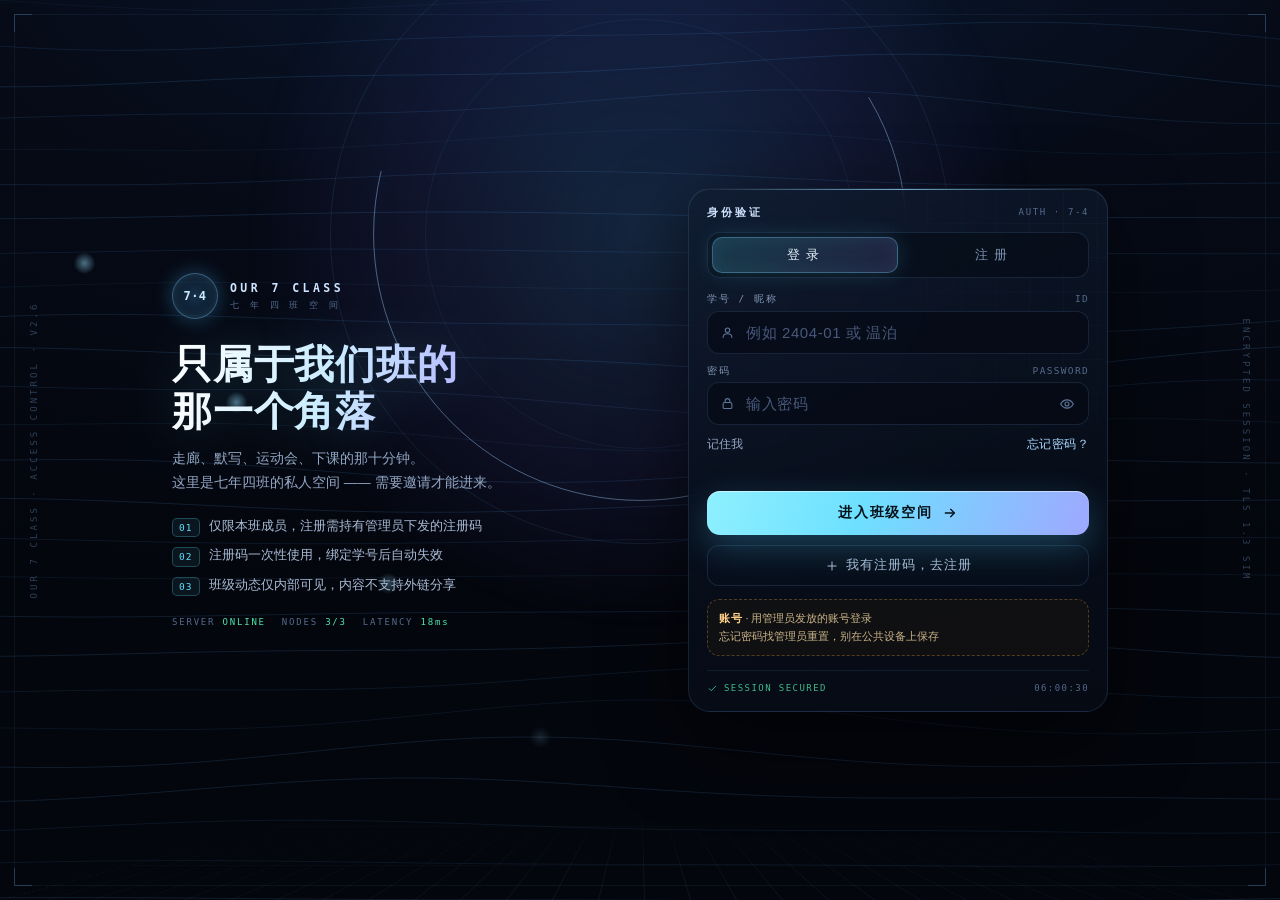
==== public/index.html @ e7145de6 "提交先进待处理队列，界面不写审核字样" ====
<!DOCTYPE html>
<html lang="zh-CN">
<head>
<meta charset="UTF-8">
<meta name="viewport" content="width=device-width, initial-scale=1, viewport-fit=cover, maximum-scale=1">
<meta name="theme-color" content="#04060d">
<title>七年四班在朋友圈 · OUR 7 CLASS</title>
<style>
:root{
  --bg:#04060d;
  --panel:rgba(11,19,33,.62);
  --panel-2:rgba(8,14,26,.8);
  --line:rgba(120,185,255,.14);
  --line-2:rgba(120,185,255,.3);
  --ink:#e7f0fd;
  --dim:#8194b2;
  --dim-2:#556a8c;
  --cyan:#5fe3ff;
  --violet:#a08cff;
  --amber:#ffb648;
  --r:18px;
}
*{box-sizing:border-box;-webkit-tap-highlight-color:transparent}
html,body{margin:0;padding:0;max-width:100%;overflow-x:hidden}
body{
  background:var(--bg);
  color:var(--ink);
  font-family:-apple-system,BlinkMacSystemFont,"PingFang SC","Hiragino Sans GB","Microsoft YaHei",sans-serif;
  -webkit-font-smoothing:antialiased;
  min-height:100vh;
  overflow-x:hidden;
}
button{font:inherit;color:inherit;background:none;border:0;padding:0;cursor:pointer}

/* ---------- 科幻背景 ---------- */
.bg{position:fixed;inset:0;z-index:0;overflow:hidden;pointer-events:none;background:
  radial-gradient(120% 80% at 50% -10%, #0b1a33 0%, #060b17 42%, #04060d 100%);}
#waves{position:absolute;inset:0;width:100%;height:100%;opacity:.9}
.bg-glow{position:absolute;left:50%;top:34%;width:min(120vw,760px);aspect-ratio:1;
  transform:translate(-50%,-50%);
  background:radial-gradient(circle, rgba(90,170,255,.16) 0%, rgba(90,120,255,.07) 42%, transparent 68%);
  filter:blur(6px)}
.rings{position:absolute;left:50%;top:34%;width:1px;height:1px}
.ring{position:absolute;left:50%;top:50%;border-radius:50%;transform:translate(-50%,-50%);
  border:1px solid rgba(130,180,255,.09)}
.r1{width:340px;height:340px;border-color:rgba(130,180,255,.11)}
.r2{width:520px;height:520px}
.r3{width:740px;height:740px;border-color:rgba(130,180,255,.06)}
.arc{position:absolute;left:50%;top:50%;width:600px;height:600px;transform:translate(-50%,-50%);
  animation:spin 46s linear infinite}
.arc circle{fill:none;stroke:rgba(170,215,255,.5);stroke-width:1.2;stroke-linecap:round;
  stroke-dasharray:1180 700;filter:drop-shadow(0 0 6px rgba(120,200,255,.5))}
@keyframes spin{to{transform:translate(-50%,-50%) rotate(360deg)}}
.deco{position:fixed;z-index:1;font:10px/1.6 ui-monospace,"SF Mono",Menlo,monospace;
  letter-spacing:.32em;color:rgba(110,150,200,.45);text-transform:uppercase;pointer-events:none}
.deco.tl{left:22px;top:22px}
.deco.tr{right:22px;top:22px;text-align:right}
.deco.bl{left:22px;bottom:22px}
.deco.br{right:22px;bottom:22px;text-align:right}
.bracket{position:fixed;width:16px;height:16px;border:1px solid rgba(120,180,255,.22);z-index:1;pointer-events:none}
.bracket.a{left:16px;top:16px;border-right:0;border-bottom:0}
.bracket.b{right:16px;top:16px;border-left:0;border-bottom:0}
.bracket.c{left:16px;bottom:16px;border-right:0;border-top:0}
.bracket.d{right:16px;bottom:16px;border-left:0;border-top:0}
@media (max-width:820px){.deco,.bracket{display:none}}

/* ---------- 外壳 ---------- */
.app{position:relative;z-index:2;width:100%;max-width:560px;margin:0 auto;
  padding:0 15px 118px}

/* ---------- 顶栏 ---------- */
.nav{position:sticky;top:0;z-index:30;display:flex;align-items:center;gap:8px;
  padding:calc(env(safe-area-inset-top) + 10px) 0 12px;
  background:linear-gradient(to bottom,rgba(4,6,13,.94) 58%,rgba(4,6,13,0));
  backdrop-filter:blur(16px);-webkit-backdrop-filter:blur(16px)}
.nav-side{display:flex;gap:8px}
.ic{width:36px;height:36px;display:grid;place-items:center;border-radius:50%;
  border:1px solid var(--line);background:rgba(13,22,38,.6);color:#b9cde7;
  backdrop-filter:blur(10px);transition:.18s}
.ic:active{transform:scale(.92)}
.ic:hover{border-color:var(--line-2);color:#fff}
.ic svg{width:17px;height:17px;stroke:currentColor;fill:none;stroke-width:1.7;
  stroke-linecap:round;stroke-linejoin:round}
.brand{flex:1;min-width:0;text-align:center}
.brand b{display:block;font:600 12.5px/1.2 ui-monospace,"SF Mono",Menlo,monospace;
  letter-spacing:.28em;color:#dcecff;white-space:nowrap;overflow:hidden;text-overflow:ellipsis}
.brand span{display:block;margin-top:4px;font:9.5px/1 ui-monospace,Menlo,monospace;
  letter-spacing:.3em;color:var(--dim-2)}
.exit{width:auto;padding:0 12px;border-radius:20px;gap:6px;display:flex;align-items:center;font-size:11.5px;
  letter-spacing:.1em;color:#93a9c6}
.exit svg{width:14px;height:14px}

/* ---------- 班级封面 ---------- */
.cover{position:relative;margin-top:4px;border:1px solid var(--line);border-radius:22px;
  overflow:hidden;padding:16px 16px 14px;min-height:118px;
  display:flex;align-items:flex-end;justify-content:space-between;gap:12px;
  background:
    linear-gradient(118deg,rgba(26,62,104,.62) 0%,rgba(46,30,92,.55) 52%,rgba(6,12,22,.72) 100%);
  box-shadow:0 18px 50px rgba(0,0,0,.45),inset 0 1px 0 rgba(255,255,255,.06)}
.cover::before{content:"";position:absolute;inset:0;pointer-events:none;opacity:.5;
  background-image:linear-gradient(rgba(140,200,255,.09) 1px,transparent 1px),
                   linear-gradient(90deg,rgba(140,200,255,.09) 1px,transparent 1px);
  background-size:38px 38px;
  mask-image:radial-gradient(120% 100% at 90% 0%,#000 20%,transparent 78%);
  -webkit-mask-image:radial-gradient(120% 100% at 90% 0%,#000 20%,transparent 78%)}
.cover::after{content:"";position:absolute;right:-40px;top:-60px;width:220px;height:220px;border-radius:50%;
  background:radial-gradient(circle,rgba(120,190,255,.28),transparent 62%);filter:blur(4px)}
.cover-main{position:relative;z-index:2}
.cover-kicker{font:9.5px/1 ui-monospace,Menlo,monospace;letter-spacing:.34em;color:rgba(160,205,255,.62);
  text-transform:uppercase}
.cover-name{margin-top:9px;font-size:21px;font-weight:700;letter-spacing:.06em;color:#fff;
  text-shadow:0 0 22px rgba(110,200,255,.45)}
.cover-sub{margin-top:6px;font-size:11.5px;color:#93a9c6;letter-spacing:.04em}
.cover-stats{position:relative;z-index:2;display:flex;gap:14px;text-align:right}
.cover-stats i{display:block;font-style:normal;font:600 17px/1 ui-monospace,Menlo,monospace;color:#dff2ff}
.cover-stats u{display:block;text-decoration:none;margin-top:5px;font-size:9.5px;letter-spacing:.16em;color:var(--dim-2)}
.emblem{position:absolute;right:14px;top:14px;width:44px;height:44px;border-radius:50%;
  display:grid;place-items:center;font:600 12px/1 ui-monospace,Menlo,monospace;letter-spacing:.04em;
  color:#bfe9ff;border:1px solid rgba(120,200,255,.4);
  background:radial-gradient(circle,rgba(80,180,255,.22),rgba(6,14,26,.6));
  box-shadow:0 0 18px rgba(80,190,255,.35),inset 0 0 12px rgba(120,210,255,.2)}

/* ---------- 功能按钮 ---------- */
.acts{display:grid;grid-template-columns:repeat(3,1fr);gap:9px;margin-top:11px}
.btn{display:flex;flex-direction:column;align-items:center;gap:7px;padding:12px 5px 11px;
  border:1px solid var(--line);border-radius:15px;background:var(--panel);
  font-size:12.5px;letter-spacing:.02em;color:#cfdcef;
  backdrop-filter:blur(12px);-webkit-backdrop-filter:blur(12px);
  transition:transform .16s,border-color .16s,background .16s,color .16s,box-shadow .16s}
.btn svg{width:19px;height:19px;stroke:currentColor;fill:none;stroke-width:1.6;
  stroke-linecap:round;stroke-linejoin:round;opacity:.92}
.btn:hover{border-color:var(--line-2);background:rgba(20,38,62,.72);color:#fff;transform:translateY(-1px)}
.btn:active{transform:scale(.97)}
.btn.on{color:var(--cyan);border-color:rgba(95,227,255,.42);
  background:rgba(18,52,74,.6);box-shadow:inset 0 0 26px rgba(95,227,255,.12),0 0 20px rgba(95,227,255,.08)}

/* ---------- 标题区 ---------- */
.sec{margin:26px 0 13px}
.kicker{display:flex;align-items:center;gap:9px;
  font:10px/1 ui-monospace,"SF Mono",Menlo,monospace;letter-spacing:.32em;
  color:var(--dim-2);text-transform:uppercase}
.kicker::after{content:"";flex:1;height:1px;background:linear-gradient(90deg,rgba(120,185,255,.28),transparent)}
.title{margin:11px 0 0;font-size:31px;font-weight:800;letter-spacing:.05em;line-height:1.16;
  background:linear-gradient(100deg,#ffffff 0%,#c9ecff 38%,#b7b6ff 72%,#ffffff 100%);
  -webkit-background-clip:text;background-clip:text;color:transparent;
  filter:drop-shadow(0 2px 24px rgba(95,227,255,.22))}
.subline{margin-top:9px;display:flex;align-items:center;gap:10px;
  font:10px/1 ui-monospace,Menlo,monospace;letter-spacing:.2em;color:var(--dim-2)}
.live{display:inline-flex;align-items:center;gap:6px;color:var(--cyan)}
.live i{width:5px;height:5px;border-radius:50%;background:var(--cyan);
  box-shadow:0 0 8px var(--cyan);animation:pulse 2.2s ease-in-out infinite}
@keyframes pulse{0%,100%{opacity:.35;transform:scale(.85)}50%{opacity:1;transform:scale(1.15)}}

/* ---------- 动态流 ---------- */
.feed{display:flex;gap:10px;align-items:flex-start}
.col{flex:1;min-width:0;display:flex;flex-direction:column;gap:10px}
.card{position:relative;min-width:0;max-width:100%;border:1px solid var(--line);border-radius:16px;overflow:hidden;
  background:var(--panel);backdrop-filter:blur(14px);-webkit-backdrop-filter:blur(14px);
  box-shadow:0 14px 34px rgba(0,0,0,.38);transition:transform .2s,border-color .2s,box-shadow .2s}
.card:hover{transform:translateY(-2px);border-color:rgba(120,185,255,.28);
  box-shadow:0 20px 44px rgba(0,0,0,.5),0 0 0 1px rgba(95,227,255,.06)}
.ph{position:relative;overflow:hidden;background:#070c16;line-height:0}
.ph svg{display:block;width:100%;height:auto}
.ph::after{content:"";position:absolute;inset:0;pointer-events:none;
  background:
    linear-gradient(to top,rgba(4,8,16,.82),rgba(4,8,16,0) 46%),
    repeating-linear-gradient(to bottom,rgba(180,225,255,.045) 0 1px,transparent 1px 3px)}
.ph-date{position:absolute;left:9px;top:9px;z-index:2;
  font:9.5px/1 ui-monospace,Menlo,monospace;letter-spacing:.16em;color:#d5ecff;
  padding:5px 7px;border-radius:6px;border:1px solid rgba(150,215,255,.28);
  background:rgba(6,14,26,.55);backdrop-filter:blur(6px)}
.ph-no{position:absolute;right:9px;top:9px;z-index:2;font:9px/1 ui-monospace,Menlo,monospace;
  letter-spacing:.14em;color:rgba(170,215,255,.65)}
.body{padding:10px 11px 8px;min-width:0}
.who{display:flex;align-items:center;gap:6px;min-width:0;font-size:11.5px;color:#c9d9ee;letter-spacing:.02em;
  white-space:nowrap;overflow:hidden;text-overflow:ellipsis}
.who .av{flex:0 0 auto;width:18px;height:18px;border-radius:50%;display:grid;place-items:center;
  font-size:9px;color:#0a1424;background:linear-gradient(140deg,#7fe6ff,#8f8bff);
  box-shadow:0 0 10px rgba(120,200,255,.35)}
.who .dot{color:var(--dim-2)}
.cap{margin:7px 0 0;font-size:12px;line-height:1.55;color:#9fb2cb;
  display:-webkit-box;-webkit-line-clamp:2;-webkit-box-orient:vertical;overflow:hidden}
.bar{display:flex;align-items:center;gap:4px;margin-top:9px;padding-top:8px;
  border-top:1px solid rgba(120,185,255,.1)}
.act{display:flex;align-items:center;gap:4px;padding:3px 6px;flex:0 0 auto;border-radius:8px;
  font:10.5px/1 ui-monospace,Menlo,monospace;color:#7186a6;transition:.16s}
.act svg{width:14px;height:14px;stroke:currentColor;fill:none;stroke-width:1.6;
  stroke-linecap:round;stroke-linejoin:round}
.act:hover{color:#cfe6ff;background:rgba(120,185,255,.08)}
.act.on{color:#ff7fa8}
.act.on.star{color:var(--amber)}
.act.on svg{fill:currentColor}
.act .n{font-size:9.5px;letter-spacing:.02em}
.pinrow{display:flex;align-items:center;justify-content:center;gap:5px;margin-top:9px;padding:6px 0;
  border-radius:9px;border:1px solid rgba(95,227,255,.26);background:rgba(95,227,255,.06);
  font:9.5px/1 ui-monospace,Menlo,monospace;letter-spacing:.14em;color:var(--cyan)}
.pinrow svg{width:11px;height:11px;stroke:currentColor;fill:none;stroke-width:1.6;
  stroke-linecap:round;stroke-linejoin:round}
.pin{margin-left:auto;font:9px/1 ui-monospace,Menlo,monospace;letter-spacing:.12em;color:var(--cyan);
  padding:4px 6px;border-radius:5px;border:1px solid rgba(95,227,255,.3);background:rgba(95,227,255,.08);
  white-space:nowrap}

/* 公示卡 */
.notice{border-color:rgba(255,182,72,.26);
  background:linear-gradient(168deg,rgba(40,29,13,.5) 0%,rgba(16,20,34,.72) 46%,rgba(9,14,25,.82) 100%)}
.notice::before{content:"";position:absolute;left:0;top:14px;bottom:14px;width:2px;border-radius:2px;
  background:linear-gradient(to bottom,rgba(255,182,72,0),var(--amber),rgba(255,182,72,0));
  box-shadow:0 0 14px rgba(255,182,72,.6)}
.n-head{display:flex;align-items:center;gap:7px;padding:11px 11px 0;min-width:0}
.n-tag{font:600 10px/1 ui-monospace,Menlo,monospace;letter-spacing:.22em;color:#0a0f1c;
  padding:5px 8px;border-radius:5px;background:linear-gradient(120deg,#ffd089,#ffab3d);
  box-shadow:0 0 16px rgba(255,175,65,.35)}
.n-pin{margin-left:auto;font:9px/1 ui-monospace,Menlo,monospace;letter-spacing:.16em;color:rgba(255,190,110,.75)}
.n-body{padding:9px 11px 0}
.n-who{font-size:11px;color:#cbb489;letter-spacing:.04em}
.n-text{margin:7px 0 0;font-size:13px;line-height:1.62;color:#efe4d2}
.n-text b{color:#fff;font-weight:700;letter-spacing:.02em}
.n-warn{display:inline-block;margin-top:8px;font:600 11px/1 ui-monospace,Menlo,monospace;
  letter-spacing:.2em;color:#ff9a4d;text-shadow:0 0 14px rgba(255,120,60,.55)}
.n-foot{display:flex;align-items:center;gap:6px;margin-top:10px;padding:8px 11px 10px;
  border-top:1px solid rgba(255,182,72,.14);font:9.5px/1 ui-monospace,Menlo,monospace;
  letter-spacing:.1em;color:#8d7f6c}
.n-foot .ok{color:#7fd7ff}

/* 底部 tab */
.tabbar{position:fixed;left:0;right:0;bottom:0;z-index:40;display:flex;justify-content:center;
  padding:10px 15px calc(10px + env(safe-area-inset-bottom));
  background:linear-gradient(to top,rgba(4,6,13,.97) 30%,rgba(4,6,13,.7) 64%,rgba(4,6,13,0));
  backdrop-filter:blur(10px);-webkit-backdrop-filter:blur(10px)}
.tabs{width:100%;max-width:530px;display:flex;justify-content:space-around;align-items:center;
  border:1px solid var(--line);border-radius:20px;background:rgba(10,17,30,.82);
  padding:7px 4px;box-shadow:0 14px 40px rgba(0,0,0,.55)}
.tab{position:relative;flex:1;display:flex;flex-direction:column;align-items:center;gap:4px;
  padding:5px 0 4px;border-radius:14px;color:#6d81a0;font-size:10.5px;letter-spacing:.08em;transition:.18s}
.tab svg{width:19px;height:19px;stroke:currentColor;fill:none;stroke-width:1.6;
  stroke-linecap:round;stroke-linejoin:round}
.tab.active{color:var(--cyan)}
.tab.active::before{content:"";position:absolute;top:-1px;width:20px;height:2px;border-radius:2px;
  background:var(--cyan);box-shadow:0 0 10px var(--cyan)}
.tab:active{transform:scale(.95)}

/* 公告堆叠 / 置顶标记 */
#noticeFeed{display:flex;flex-direction:column;gap:10px}
#noticeFeed:empty{display:none}
.card[hidden]{display:none!important}
.card.pinned{border-color:rgba(95,227,255,.38);
  box-shadow:0 18px 44px rgba(0,0,0,.5),0 0 0 1px rgba(95,227,255,.12)}
.pin-flag{position:absolute;right:8px;top:8px;z-index:3;
  font:8.5px/1 ui-monospace,Menlo,monospace;letter-spacing:.14em;color:#061420;
  padding:4px 6px;border-radius:5px;background:linear-gradient(120deg,#8be9ff,#5fe3ff);
  box-shadow:0 0 14px rgba(95,227,255,.4)}

/* 评论抽屉 */
.c-mask{position:fixed;inset:0;z-index:70;display:none;background:rgba(2,5,10,.62);
  backdrop-filter:blur(3px);-webkit-backdrop-filter:blur(3px)}
.c-mask.on{display:block}
.c-sheet{position:fixed;left:0;right:0;bottom:0;z-index:71;display:none;
  padding:0 12px calc(12px + env(safe-area-inset-bottom))}
.c-sheet.on{display:block}
.c-in{max-width:540px;margin:0 auto;border:1px solid var(--line-2);border-radius:18px;overflow:hidden;
  background:linear-gradient(175deg,rgba(16,30,50,.99),rgba(7,12,22,.99));
  box-shadow:0 -18px 60px rgba(0,0,0,.6)}
.c-hd{display:flex;align-items:center;gap:8px;padding:12px 14px;border-bottom:1px solid var(--line);
  font-size:12.5px;color:#cfe2f7;letter-spacing:.04em}
.c-hd b{font-weight:600}
.c-hd small{font:8.5px/1 ui-monospace,Menlo,monospace;letter-spacing:.16em;color:var(--dim-2)}
.c-hd .sp{flex:1}
.c-close{width:28px;height:28px;display:grid;place-items:center;border-radius:50%;
  border:1px solid var(--line);color:#9db3d0}
.c-close svg{width:13px;height:13px;stroke:currentColor;fill:none;stroke-width:1.8;stroke-linecap:round}
.c-list{max-height:42vh;overflow:auto;padding:4px 0}
.c-item{display:flex;gap:9px;padding:9px 14px}
.c-item .av{width:26px;height:26px;flex:0 0 auto;border-radius:9px;display:grid;place-items:center;
  font-size:10px;color:#0a1424;background:linear-gradient(140deg,#7fe6ff,#8f8bff)}
.c-item .cb{flex:1;min-width:0;font-size:12px;line-height:1.6;color:#a9bdd8;word-break:break-word}
.c-item .cb b{display:block;font-size:10.5px;color:#d6e6f8;margin-bottom:3px;font-weight:600}
.c-item time{display:block;margin-top:3px;font:8.5px/1 ui-monospace,Menlo,monospace;color:var(--dim-2)}
.c-empty{padding:22px 14px;text-align:center;font-size:11.5px;color:#5f7397}
.c-form{display:flex;gap:8px;padding:10px 12px;border-top:1px solid var(--line)}
.c-form input{flex:1;min-width:0;height:38px;padding:0 12px;border-radius:10px;border:1px solid var(--line);
  background:rgba(4,10,20,.7);color:#e7f0fd;font-size:16px;outline:none}
.c-form input::placeholder{color:#4e6483}
.c-form input:focus{border-color:rgba(95,227,255,.45)}
.c-form button{padding:0 15px;border-radius:10px;border:1px solid rgba(95,227,255,.35);
  background:rgba(95,227,255,.1);color:var(--cyan);font-size:12px;letter-spacing:.08em}

/* toast */
.toast{position:fixed;left:50%;bottom:calc(96px + env(safe-area-inset-bottom));z-index:60;
  transform:translate(-50%,14px);opacity:0;pointer-events:none;
  padding:9px 15px;border-radius:12px;border:1px solid rgba(120,185,255,.26);
  background:rgba(10,20,34,.94);backdrop-filter:blur(12px);
  font:11.5px/1 -apple-system,"PingFang SC",sans-serif;letter-spacing:.06em;color:#cfe6ff;
  box-shadow:0 12px 34px rgba(0,0,0,.5);transition:opacity .24s,transform .24s;white-space:nowrap}
.toast.show{opacity:1;transform:translate(-50%,0)}

/* 入场 */
.fade{animation:rise .55s cubic-bezier(.22,.7,.3,1)}
@keyframes rise{from{opacity:0;transform:translateY(10px)}to{opacity:1;transform:none}}
@media (prefers-reduced-motion:reduce){
  .fade,.arc,.live i{animation:none}
}
@media (max-width:360px){
  .title{font-size:27px}
  .cover{padding:14px 13px 12px}
  .btn{font-size:11.5px;padding:10px 4px}
}
</style>
<link rel="stylesheet" href="manage.css?v=9">
<link rel="stylesheet" href="upload.css?v=5">
<link rel="stylesheet" href="report.css?v=3">
<link rel="stylesheet" href="points.css?v=1">
<link rel="stylesheet" href="tools.css?v=2">
</head>
<body>

<!-- 背景 -->
<div class="bg" aria-hidden="true">
  <canvas id="waves"></canvas>
  <div class="bg-glow"></div>
  <div class="rings">
    <div class="ring r1"></div>
    <div class="ring r2"></div>
    <div class="ring r3"></div>
    <svg class="arc" viewBox="0 0 600 600"><circle cx="300" cy="300" r="296"/></svg>
  </div>
</div>
<div class="deco tl">OUR 7 CLASS · FEED</div>
<div class="deco tr">UNIFIED CLASS LAYER</div>
<div class="deco bl">POWERED BY 七年四班</div>
<div class="deco br">ALL SYSTEMS NOMINAL</div>
<span class="bracket a"></span><span class="bracket b"></span>
<span class="bracket c"></span><span class="bracket d"></span>

<div class="app">

  <!-- 顶栏 -->
  <header class="nav">
    <div class="nav-side">
      <button class="ic" id="back" aria-label="返回">
        <svg viewBox="0 0 24 24"><path d="M15 5l-7 7 7 7"/></svg>
      </button>
      <button class="ic" id="search" aria-label="搜索">
        <svg viewBox="0 0 24 24"><circle cx="11" cy="11" r="6.5"/><path d="M16 16l4 4"/></svg>
      </button>
    </div>
    <div class="brand">
      <b>OUR 7 CLASS</b>
      <span>七 年 四 班</span>
    </div>
    <div class="nav-side">
      <button class="ic exit" id="exit">
        <svg viewBox="0 0 24 24"><path d="M14 4h5v16h-5"/><path d="M4 12h10"/><path d="M11 8l4 4-4 4"/></svg>
        <span>退出</span>
      </button>
    </div>
  </header>

  <!-- 班级封面 -->
  <section class="cover fade" style="animation-delay:.02s">
    <div class="emblem">7·4</div>
    <div class="cover-main">
      <div class="cover-kicker">CLASS SPACE / 2026</div>
      <div class="cover-name">七年四班</div>
      <div class="cover-sub">走廊、默写、运动会，都记在这里</div>
    </div>
    <div class="cover-stats">
      <div><i id="statMembers">0</i><u>成员</u></div>
      <div><i id="statPosts">0</i><u>动态</u></div>
      <div><i id="statPins">0</i><u>置顶</u></div>
    </div>
  </section>

  <!-- 功能按钮 -->
  <section class="acts fade" style="animation-delay:.06s">
    <button class="btn" id="membersBtn">
      <svg viewBox="0 0 24 24"><circle cx="9" cy="8" r="3.2"/><path d="M3 20c0-3.3 2.7-5.5 6-5.5s6 2.2 6 5.5"/><path d="M16 5.2a3 3 0 010 5.6"/><path d="M17.5 14.6c2.1.7 3.5 2.4 3.5 4.9"/></svg>
      成员
    </button>
    <button class="btn" id="lockBtn">
      <svg viewBox="0 0 24 24"><rect x="5" y="10.5" width="14" height="9.5" rx="2.2"/><path d="M8.2 10.5V8a3.8 3.8 0 017.6 0v2.5"/><path d="M12 14.6v2.2"/></svg>
      <span id="lockLabel">锁定</span>
    </button>
    <button class="btn" id="adminBtn">
      <svg viewBox="0 0 24 24"><path d="M4 7h16"/><path d="M7 12h13"/><path d="M10 17h10"/><circle cx="4.6" cy="12" r="1.1"/><circle cx="7.6" cy="17" r="1.1"/></svg>
      管理
    </button>
    <button class="btn" id="photoBtn">
      <svg viewBox="0 0 24 24"><rect x="3.5" y="5" width="17" height="14" rx="2.4"/><circle cx="9" cy="10" r="1.8"/><path d="M4.5 16.5l5-4.6 4 3.4 2.6-2.2 3.4 3"/></svg>
      上传照片
    </button>
    <button class="btn" id="textBtn">
      <svg viewBox="0 0 24 24"><path d="M5 7h14"/><path d="M5 12h9"/><path d="M5 17h6"/><path d="M17.5 12.5l3 3-4.2 4.2-3.4.4.4-3.4z"/></svg>
      上传文字
    </button>
    <button class="btn" id="toolsBtn">
      <svg viewBox="0 0 24 24"><path d="M14.5 4.5l5 5-3 1.2-3.2-3.2z"/><path d="M13 6.8l-8 8v3.2h3.2l8-8"/><path d="M6 20h12"/></svg>
      小工具
    </button>
  </section>

  <!-- 标题 -->
  <div class="sec fade" style="animation-delay:.1s">
    <div class="kicker">CLASS FEED · 班级动态</div>
    <h1 class="title">七年四班在朋友圈</h1>
    <div class="subline">
      <span class="live"><i></i>LIVE</span>
      <span>2026.11.02</span>
      <span>· <b id="feedCount" style="font-weight:400">0</b> 条动态</span>
    </div>
  </div>

  <!-- 动态流 -->
  <div class="feed">

    <!-- 左列 -->
    <div class="col">


    </div>

    <!-- 右列 -->
    <div class="col">

      <div id="noticeFeed"></div>


    </div>
  </div>
</div>

<!-- 积分册 -->
<section class="pview" id="pointsView" hidden>
  <div class="pv-head">
    <h2>积分册</h2>
    <span class="pv-sub" id="pvSub">0 / 50 已登记</span>
  </div>

  <div class="pv-notice">
    <div class="pn-label"><b>📢 郭老师的话</b><button class="pn-edit" id="pvNoticeEditBtn" hidden>编辑</button></div>
    <div class="pn-text empty" id="pvNoticeText">还没有公告</div>
    <textarea id="pvNoticeEdit" hidden maxlength="500" placeholder="写一条积分公告…（只有郭老师能发）"></textarea>
    <div class="pn-acts" id="pvNoticeActs" hidden>
      <button id="pngCancel">取消</button>
      <button class="ok" id="pngSave">发布</button>
    </div>
  </div>

  <div class="pv-list" id="pvList"></div>
  <div class="pv-foot" id="pvFoot"></div>
</section>

<!-- 底部导航 -->
<nav class="tabbar">
  <div class="tabs">
    <button class="tab active" data-tab="首页">
      <svg viewBox="0 0 24 24"><path d="M4 10.5L12 4l8 6.5V20H4z"/><path d="M9.5 20v-5.5h5V20"/></svg>
      首页
    </button>
    <button class="tab" data-tab="积分">
      <svg viewBox="0 0 24 24"><circle cx="12" cy="12" r="8"/><path d="M12 8.2l1.3 2.6 2.9.4-2.1 2 .5 2.9-2.6-1.4-2.6 1.4.5-2.9-2.1-2 2.9-.4z"/></svg>
      积分
    </button>
    <button class="tab" data-tab="我的">
      <svg viewBox="0 0 24 24"><circle cx="12" cy="8.4" r="3.6"/><path d="M5 20c0-3.6 3.1-6 7-6s7 2.4 7 6"/></svg>
      我的
    </button>
  </div>
</nav>

<button class="undo-btn" id="undoBtn" hidden>
  <svg viewBox="0 0 24 24"><path d="M9 7L4 12l5 5"/><path d="M4 12h9a6 6 0 010 12h-2"/></svg>
  <span id="undoTxt">撤销</span>
</button>

<div class="toast" id="toast"></div>

<script src="store.js?v=3"></script>
<script>
/* ---------- 会话校验：没登录不许直接进 ---------- */
(function(){
  var s = null;
  try { s = JSON.parse(sessionStorage.getItem('c74_session') || 'null'); } catch(e){}
  if(!s || !s.id){ location.replace("auth.html"); }
})();

/* ---------- 背景：流线场 ---------- */
(function(){
  var cv = document.getElementById('waves');
  if(!cv) return;
  var ctx = cv.getContext('2d');
  var W = 0, H = 0, dpr = 1, t = 0;
  var reduce = window.matchMedia('(prefers-reduced-motion: reduce)').matches;

  function resize(){
    dpr = Math.min(window.devicePixelRatio || 1, 2);
    W = cv.clientWidth; H = cv.clientHeight;
    cv.width = Math.round(W * dpr); cv.height = Math.round(H * dpr);
    ctx.setTransform(dpr, 0, 0, dpr, 0, 0);
  }

  function frame(){
    if(!W || !H){ resize(); }
    ctx.clearRect(0, 0, W, H);
    var rows = 24, step = 7;
    for(var i = 0; i < rows; i++){
      var base = H * (i / (rows - 1));
      var amp = 9 + Math.sin(i * 0.72) * 6;
      ctx.beginPath();
      for(var x = -24; x <= W + 24; x += step){
        var k = x / (W || 1);
        var y = base
          + Math.sin(k * 6.4 + t * 0.32 + i * 0.42) * amp
          + Math.sin(k * 12.1 - t * 0.21 + i * 1.27) * amp * 0.44
          + Math.sin(k * 3.2 + t * 0.13) * 8;
        if(x === -24){ ctx.moveTo(x, y); } else { ctx.lineTo(x, y); }
      }
      var a = 0.085 + 0.09 * Math.abs(Math.sin(i * 0.8 + t * 0.1));
      ctx.strokeStyle = 'rgba(96,180,250,' + a.toFixed(3) + ')';
      ctx.lineWidth = 1;
      ctx.stroke();
    }
    /* 流动节点 */
    for(var d = 0; d < 6; d++){
      var px = ((t * (18 + d * 7) + d * 137) % (W + 120)) - 60;
      var py = H * (0.16 + 0.13 * d) + Math.sin(px / 90 + t * 0.5 + d) * 14;
      var g = ctx.createRadialGradient(px, py, 0, px, py, 12);
      g.addColorStop(0, 'rgba(150,225,255,' + (0.35 + 0.2 * Math.sin(t + d)) + ')');
      g.addColorStop(1, 'rgba(150,225,255,0)');
      ctx.fillStyle = g;
      ctx.beginPath(); ctx.arc(px, py, 12, 0, 6.2832); ctx.fill();
    }
    t += 0.016;
    if(!reduce){ requestAnimationFrame(frame); }
  }

  resize();
  window.addEventListener('resize', function(){ resize(); if(reduce) frame(); });
  frame();
})();

/* ---------- 轻交互 ---------- */
(function(){
  var toastEl = document.getElementById('toast'), timer = null;
  function toast(msg){
    toastEl.textContent = msg;
    toastEl.classList.add('show');
    clearTimeout(timer);
    timer = setTimeout(function(){ toastEl.classList.remove('show'); }, 1700);
  }

  document.querySelectorAll('[data-toast]').forEach(function(b){
    b.addEventListener('click', function(){ toast(b.dataset.toast); });
  });

  /* 点赞 / 收藏 */
  document.addEventListener('click', function(e){
    var btn = e.target.closest && e.target.closest('.act.like, .act.star');
    if(!btn) return;
    var n = btn.querySelector('.n');
    if(!n) return;
    if(!btn.dataset.n) btn.dataset.n = String(parseInt(n.textContent,10)||0);
    var base = parseInt(btn.dataset.n, 10) || 0;
    var on = btn.classList.toggle('on');
    n.textContent = on ? base + 1 : base;
  });

  /* 锁定：状态在服务器，逻辑见 manage.js */

  /* 顶栏 */
  document.getElementById('search')?.addEventListener('click', function(){ toast('搜索：还没做'); });
  document.getElementById('back')?.addEventListener('click', function(){ toast('返回上一层'); });
  document.getElementById('exit')?.addEventListener('click', function(){
    try {
      sessionStorage.removeItem('c74_session');
      sessionStorage.removeItem('c74_admin_session');
      sessionStorage.removeItem('c74_undo_v1');
      localStorage.removeItem('c74_token');
      localStorage.removeItem('c74_me');
    } catch(e){}
    location.href = 'auth.html';
  });

  /* 底部 tab */
  document.querySelectorAll('.tab').forEach(function(tab){
    tab.addEventListener('click', function(){
      document.querySelectorAll('.tab').forEach(function(o){ o.classList.remove('active'); });
      tab.classList.add('active');
      var name = tab.dataset.tab;
      if(name === '我的'){
        if(window.C74Points) window.C74Points.close();
        if(window.C74Account) window.C74Account.open();
        else toast('账户面板还没准备好');
      } else if(name === '积分'){
        if(window.C74Points) window.C74Points.open();
        else toast('积分页还没准备好');
      } else {
        if(window.C74Points) window.C74Points.close();
        window.scrollTo({ top: 0, behavior: 'smooth' });
      }
    });
  });
})();
</script>
<script>
/* ---------- 与管理工作台共享的数据 / 评论 ---------- */
(function(){
  var KEY = 'c74_admin_v1';
  var db = null;
  try { db = (window.C74 && C74.load) ? C74.load() : JSON.parse(localStorage.getItem(KEY) || 'null'); } catch(e) {}
  var hasStore = !!(db && Array.isArray(db.posts));
  var session = {};
  try { session = JSON.parse(sessionStorage.getItem('c74_session') || '{}'); } catch(e) {}
  var me = session.name || session.id || '同学';

  function $(s,r){ return (r||document).querySelector(s); }
  function $$(s,r){ return Array.prototype.slice.call((r||document).querySelectorAll(s)); }
  function esc(s){ return String(s).replace(/[&<>"']/g,function(c){
    return {'&':'&amp;','<':'&lt;','>':'&gt;','"':'&quot;',"'":'&#39;'}[c]; }); }
  function pad(n){ return n<10?'0'+n:''+n; }
  function stamp(){
    var d = new Date();
    return pad(d.getMonth()+1)+'.'+pad(d.getDate())+' '+pad(d.getHours())+':'+pad(d.getMinutes());
  }
  function save(){
    if(!hasStore) return;
    try { if(window.C74) C74.save(db); else localStorage.setItem(KEY, JSON.stringify(db)); } catch(e) {}
  }

  /* 管理入口 */
  var adminBtn = document.getElementById('adminBtn');
  if(adminBtn) adminBtn.addEventListener('click', function(){ location.href = 'admin.html'; });

  /* ---------- 公告 ---------- */
  var feed = document.getElementById('noticeFeed');
  if(feed){
    if(hasStore && Array.isArray(db.notices) && db.notices.length){
      var notices = db.notices.slice().sort(function(a,b){ return (b.pinned?1:0)-(a.pinned?1:0); }).slice(0,3);
      feed.innerHTML = notices.map(function(n){
        var text = esc(n.text).replace(/\n/g,'<br>');
        return '<article class="card notice fade" data-nid="'+esc(n.id)+'">'+
          '<div class="n-head"><span class="n-tag">'+(n.urgent?'重要':'公示')+'</span>'+
          (n.pinned?'<span class="n-pin">PINNED · '+esc(n.author)+'</span>':'')+'</div>'+
          '<div class="n-body"><div class="n-who">'+esc(n.author)+'</div>'+
          '<p class="n-text">'+text+'</p>'+
          ((n.images && n.images.length)
            ? '<div class="n-imgs'+(n.images.length>1?' multi':'')+'">'+
              n.images.slice(0,3).map(function(u,i){ return '<img src="'+u+'" alt="图片'+(i+1)+'">'; }).join('')+
              '</div>'
            : '')+
          (n.urgent?'<span class="n-warn">重 要 ！ ！ ！</span>':'')+'</div>'+
          '<div class="n-foot"><span class="ok">已读 '+(n.reads||0)+' / '+(window.C74NoticeTotal||0)+'</span>'+
          '<span>· '+(n.pinned?'置顶':'公告')+'</span></div></article>';
      }).join('');
    }
  }

  /* ---------- 动态：隐藏 / 置顶 ---------- */
  var postMap = {};
  if(hasStore){
    db.posts.forEach(function(p){ postMap[p.id] = p; });
    $$('.card[data-post]').forEach(function(card){
      var p = postMap[card.getAttribute('data-post')];
      if(!p) return;
      if(p.hidden){ card.hidden = true; return; }
      if(p.pinned){
        card.classList.add('pinned');
        var flag = document.createElement('span');
        flag.className = 'pin-flag';
        flag.textContent = '置顶';
        card.appendChild(flag);
      }
    });
  } else {
    $$('.card[data-post]').forEach(function(card){
      postMap[card.getAttribute('data-post')] = { id: card.getAttribute('data-post'), comments: [] };
    });
  }

  /* 评论数 = 初始数字 + 新评论 */
  $$('.card[data-post]').forEach(function(card){
    var id = card.getAttribute('data-post');
    var p = postMap[id];
    var btn = card.querySelector('.act.cmt');
    var nEl = btn && btn.querySelector('.n');
    if(nEl && !nEl.dataset.base) nEl.dataset.base = nEl.textContent;
    if(p && nEl) nEl.textContent = (parseInt(nEl.dataset.base,10)||0) + (p.comments||[]).length;
  });

  /* ---------- 评论抽屉（不依赖管理数据，任何人都能用） ---------- */
  var mask = document.createElement('div');
  mask.className = 'c-mask';
  mask.id = 'cMask';
  var sheet = document.createElement('div');
  sheet.className = 'c-sheet';
  sheet.id = 'cSheet';
  sheet.innerHTML = '<div class="c-in">'+
    '<div class="c-hd"><b>评论</b><small id="cSub">COMMENTS</small><span style="flex:1"></span>'+
    '<button class="c-close" id="cClose" aria-label="关闭"><svg viewBox="0 0 24 24"><path d="M6 6l12 12M18 6L6 18"/></svg></button></div>'+
    '<div class="c-list" id="cList"></div>'+
    '<div class="c-form"><input id="cInput" maxlength="80" placeholder="说点什么…" autocomplete="off">'+
    '<button id="cSend">发送</button></div></div>';
  document.body.appendChild(mask);
  document.body.appendChild(sheet);

  var curPost = null;
  function currentCard(){
    return curPost ? document.querySelector('.card[data-post="'+curPost.id+'"]') : null;
  }
  function renderComments(){
    var box = $('#cList');
    if(!curPost){ box.innerHTML = ''; return; }
    var list = curPost.comments || [];
    $('#cSub').textContent = 'COMMENTS · ' + list.length;
    box.innerHTML = list.length ? list.map(function(c){
      return '<div class="c-item"><span class="av">'+esc(String(c.who||'?').charAt(0))+'</span>'+
        '<div class="cb"><b>'+esc(c.who)+'</b>'+esc(c.text)+'<time>'+esc(c.at)+'</time></div></div>';
    }).join('') : '<div class="c-empty">还没有人评论，来第一句</div>';
    box.scrollTop = box.scrollHeight;
  }
  function openComments(id){
    curPost = postMap[id];
    if(!curPost) return;
    if(!curPost.comments) curPost.comments = [];
    renderComments();
    mask.classList.add('on');
    sheet.classList.add('on');
  }
  function closeComments(){
    mask.classList.remove('on');
    sheet.classList.remove('on');
    curPost = null;
  }
  mask.addEventListener('click', closeComments);
  $('#cClose').addEventListener('click', closeComments);

  function refreshCount(){
    var card = currentCard();
    if(!card) return;
    var nEl = card.querySelector('.act.cmt .n');
    if(nEl) nEl.textContent = (parseInt(nEl.dataset.base,10)||0) + (curPost.comments||[]).length;
  }
  function send(){
    if(!curPost) return;
    var input = $('#cInput');
    var t = (input.value || '').trim();
    if(!t) return;
    curPost.comments.push({ who: me, text: t, at: stamp() });
    save();
    input.value = '';
    renderComments();
    refreshCount();
  }
  $('#cSend').addEventListener('click', send);
  $('#cInput').addEventListener('keydown', function(e){
    if(e.key === 'Enter'){ e.preventDefault(); send(); }
  });

  document.addEventListener('click', function(e){
    var btn = e.target.closest && e.target.closest('.act.cmt');
    if(!btn) return;
    var card = btn.closest('[data-post]');
    if(card) openComments(card.getAttribute('data-post'));
  });

  /* 供上传模块登记新动态，保证评论可用 */
  window.C74Cmt = {
    register: function(p){ if(p && p.id){ postMap[p.id] = p; } },
    open: openComments
  };
})();
</script>
<script src="manage.js?v=20"></script>
<script src="upload.js?v=16"></script>
<script src="report.js?v=6"></script>
<script src="points.js?v=2"></script>
<script src="tools.js?v=3"></script>
</body>
</html>
---- public/manage.css ----
/* =========================================================
   七年四班 · 行内管理（manager）
   验证通过后不进入独立后台，直接在主站授予权限
   ========================================================= */
.m-chip{user-select:none;-webkit-user-select:none;-webkit-touch-callout:none;display:inline-flex;align-items:center;gap:5px;padding:5px 8px;border-radius:20px;
  border:1px solid rgba(95,227,255,.34);background:rgba(95,227,255,.08);
  font:9px/1 ui-monospace,Menlo,monospace;letter-spacing:.12em;color:#9fe9ff;white-space:nowrap}
.m-chip i{width:5px;height:5px;border-radius:50%;background:#5fe3ff;box-shadow:0 0 8px #5fe3ff}
.m-chip.high{color:#d8c9ff;border-color:rgba(160,140,255,.4);background:rgba(160,140,255,.1)}
.m-chip.high i{background:#a08cff;box-shadow:0 0 8px #a08cff}
.m-chip.jr{color:#ffd79a;border-color:rgba(255,182,72,.36);background:rgba(255,182,72,.08)}
.m-chip.jr i{background:#ffb648;box-shadow:0 0 8px #ffb648}

/* 卡片上的管理按钮 */
.adm-bar{display:flex;align-items:center;gap:5px;margin-top:7px;padding-top:7px;
  border-top:1px dashed rgba(120,185,255,.14);flex-wrap:wrap}
.adm-act{padding:4px 7px;border-radius:6px;border:1px solid rgba(120,185,255,.2);
  font:8.5px/1 ui-monospace,Menlo,monospace;letter-spacing:.1em;color:#8fa3c0;transition:.15s}
.adm-act:active{transform:scale(.95)}
.adm-act.on{color:#5fe3ff;border-color:rgba(95,227,255,.4);background:rgba(95,227,255,.08)}
.adm-act.warn{color:#ffb08a;border-color:rgba(255,120,80,.3)}
.adm-act.danger{color:#ff8fa4;border-color:rgba(255,95,122,.3)}
.adm-tag{font:8px/1 ui-monospace,Menlo,monospace;letter-spacing:.1em;color:var(--dim-2);margin-left:auto}

/* 申请入口 */
.req-link{display:inline-flex;align-items:center;gap:6px;margin-top:9px;padding:6px 10px;
  border-radius:8px;border:1px solid rgba(120,185,255,.18);background:rgba(12,21,36,.55);
  font-size:10.5px;letter-spacing:.06em;color:#9db3d0}
.req-link b{color:#5fe3ff;font:600 9px/1 ui-monospace,Menlo,monospace;letter-spacing:.1em}

/* 抽屉 */
.m-mask{position:fixed;inset:0;z-index:90;display:none;background:rgba(2,5,10,.66);
  backdrop-filter:blur(4px);-webkit-backdrop-filter:blur(4px)}
.m-mask.on{display:block}
.m-sheet{position:fixed;left:0;right:0;bottom:0;z-index:91;display:none;
  padding:0 12px calc(12px + env(safe-area-inset-bottom))}
.m-sheet.on{display:block}
.m-in{max-width:540px;margin:0 auto;border:1px solid rgba(120,185,255,.3);border-radius:20px;overflow:hidden;
  background:linear-gradient(175deg,rgba(16,30,50,.99),rgba(7,12,22,.99));
  box-shadow:0 -18px 60px rgba(0,0,0,.65)}
.m-hd{display:flex;align-items:center;gap:8px;padding:13px 14px;border-bottom:1px solid rgba(120,185,255,.14)}
.m-hd b{font-size:13.5px;letter-spacing:.04em}
.m-hd small{display:block;margin-top:3px;font:8.5px/1 ui-monospace,Menlo,monospace;letter-spacing:.16em;color:var(--dim-2)}
.m-hd .sp{flex:1}
.m-x{width:30px;height:30px;display:grid;place-items:center;border-radius:50%;
  border:1px solid rgba(120,185,255,.2);color:#9db3d0;flex:0 0 auto}
.m-x svg{width:13px;height:13px;stroke:currentColor;fill:none;stroke-width:1.8;stroke-linecap:round}
.m-body{padding:13px 14px 16px;max-height:70vh;overflow:auto}
.m-row{display:flex;align-items:center;gap:10px;width:100%;padding:10px 0;border:0;background:none;
  border-bottom:1px solid rgba(120,185,255,.08);text-align:left}
.m-row:last-child{border-bottom:0}
.m-row .av{width:32px;height:32px;flex:0 0 auto;border-radius:10px;display:grid;place-items:center;
  font-size:12px;color:#0a1424;background:linear-gradient(140deg,#7fe6ff,#8f8bff)}
.m-row .av.jr{background:linear-gradient(140deg,#ffd79a,#ffb648)}
.m-row .av.hi{background:linear-gradient(140deg,#d9c8ff,#ff9ec4)}
.m-row .mi{flex:1;min-width:0}
.m-row .mi b{display:block;font-size:12.5px;color:#e3eefb;font-weight:600}
.m-row .mi span{display:block;margin-top:3px;font:8.5px/1 ui-monospace,Menlo,monospace;
  letter-spacing:.12em;color:var(--dim-2)}
.m-tag{font:8px/1 ui-monospace,Menlo,monospace;letter-spacing:.1em;padding:4px 6px;border-radius:5px;
  border:1px solid rgba(120,185,255,.2);color:#9db3d0}
.m-tag.jr{color:#ffd79a;border-color:rgba(255,182,72,.3)}
.m-tag.hi{color:#d8c9ff;border-color:rgba(160,140,255,.32)}
.m-tag.mute{color:#ff8fa4;border-color:rgba(255,95,122,.3)}

.m-act-row{display:flex;gap:8px;margin-top:10px;flex-wrap:wrap}
.m-btn{flex:1;min-width:120px;height:40px;border-radius:11px;border:1px solid rgba(120,185,255,.2);
  background:rgba(12,21,36,.6);font-size:12px;letter-spacing:.06em;color:#c2d4ea}
.m-btn.solid{color:#eaf9ff;border-color:rgba(95,227,255,.4);
  background:linear-gradient(120deg,rgba(95,227,255,.2),rgba(160,140,255,.16));font-weight:600}
.m-btn.danger{color:#ff9bb0;border-color:rgba(255,95,122,.35);background:rgba(255,95,122,.08)}
.m-btn:active{transform:scale(.98)}

.m-field{margin-bottom:12px}
.m-field label{display:flex;justify-content:space-between;gap:8px;
  font:9px/1 ui-monospace,Menlo,monospace;letter-spacing:.18em;color:var(--dim);text-transform:uppercase}
.m-field .inp{display:flex;align-items:center;gap:8px;margin-top:7px;padding:0 11px;height:42px;
  border:1px solid rgba(120,185,255,.16);border-radius:11px;background:rgba(5,10,20,.7)}
.m-field .inp input{flex:1;min-width:0;background:none;border:0;outline:none;color:#e7f0fd;font-size:12.5px}
.m-field textarea{width:100%;min-height:86px;margin-top:7px;padding:10px 11px;border-radius:11px;
  border:1px solid rgba(120,185,255,.16);background:rgba(5,10,20,.7);color:#e7f0fd;
  font-size:12.5px;line-height:1.7;outline:none;resize:vertical}
.m-pills{display:flex;gap:6px;flex-wrap:wrap;margin-top:7px}
.m-pill{padding:7px 10px;border-radius:8px;border:1px solid rgba(120,185,255,.18);
  background:rgba(12,21,36,.55);font:9px/1 ui-monospace,Menlo,monospace;letter-spacing:.1em;color:#8fa3c0}
.m-pill[aria-pressed="true"]{color:#5fe3ff;border-color:rgba(95,227,255,.4);background:rgba(95,227,255,.08)}

.m-empty{padding:24px 10px;text-align:center;font-size:11.5px;color:#5f7397;letter-spacing:.06em}
.m-note{margin-top:9px;font:9px/1.6 ui-monospace,Menlo,monospace;letter-spacing:.08em;color:#5a6f8f}
.m-toast{position:fixed;left:50%;bottom:calc(92px + env(safe-area-inset-bottom));z-index:120;
  transform:translate(-50%,12px);opacity:0;pointer-events:none;
  padding:9px 14px;border-radius:11px;border:1px solid rgba(120,185,255,.26);
  background:rgba(10,20,34,.96);font-size:11.5px;letter-spacing:.05em;color:#cfe6ff;
  transition:.2s;white-space:nowrap;max-width:90vw;overflow:hidden;text-overflow:ellipsis}
.m-toast.on{opacity:1;transform:translate(-50%,0)}
.m-sec{margin-top:14px}
.m-sec-h{display:flex;align-items:center;gap:8px;margin:0 0 8px;
  font:9px/1 ui-monospace,Menlo,monospace;letter-spacing:.18em;color:var(--dim-2);text-transform:uppercase}
.m-sec-h::after{content:"";flex:1;height:1px;background:linear-gradient(90deg,rgba(120,185,255,.2),transparent)}

/* ---------- 申请里的照片 ---------- */
.mr-thumbs{display:flex;gap:6px;flex-wrap:wrap;margin-top:8px}
.mr-thumbs:empty{display:none}
.mr-th{position:relative;width:64px;height:64px;border-radius:10px;overflow:hidden;
  border:1px solid rgba(120,185,255,.2);background:#070c16}
.mr-th img{width:100%;height:100%;object-fit:cover;display:block}
.mr-th b{position:absolute;right:2px;top:2px;width:17px;height:17px;border-radius:50%;
  background:rgba(4,8,16,.85);color:#dcecff;font:11px/17px -apple-system,sans-serif;
  text-align:center;border:1px solid rgba(150,215,255,.3)}

/* ---------- 公告里的图片 ---------- */
.n-imgs{display:flex;gap:4px;margin-top:8px}
.n-imgs img{width:100%;max-height:168px;object-fit:cover;border-radius:9px;
  border:1px solid rgba(255,182,72,.22);display:block}
.n-imgs.multi img{width:calc((100% - 8px)/3);max-height:92px}

/* iOS：输入框小于 16px 聚焦会自动放大页面，统一抬到 16px */
@media (max-width: 820px){
  .m-field textarea,.m-field .inp input,.m-field input,.c-form input{font-size:16px}
}

/* 账户面板输入框 */
.m-inp{width:100%;height:44px;margin-top:7px;padding:0 12px;border-radius:11px;
  border:1px solid rgba(120,185,255,.16);background:rgba(5,10,20,.7);color:#e7f0fd;
  font-size:16px;outline:none;-webkit-appearance:none;appearance:none}
.m-inp:focus{border-color:rgba(95,227,255,.45)}
.m-inp::placeholder{color:#4e6483;font-size:14px}

/* 成员头衔 */
.m-row .mi b{display:flex;align-items:center;gap:6px;flex-wrap:wrap}
.lv{font:9px/1 ui-monospace,Menlo,monospace;letter-spacing:.06em;padding:3px 6px;
  border-radius:5px;border:1px solid;white-space:nowrap;font-weight:600}
.lv-high{color:#ffd24a;border-color:rgba(255,210,74,.45);background:rgba(255,210,74,.12)}
.lv-mid{color:#5fe3ff;border-color:rgba(95,227,255,.45);background:rgba(95,227,255,.12)}
.lv-junior{color:#8ef0b8;border-color:rgba(142,240,184,.4);background:rgba(142,240,184,.1)}
.lv-teacher{color:#c9b8ff;border-color:rgba(201,184,255,.4);background:rgba(201,184,255,.1)}
.lv-member{color:#8194b2;border-color:rgba(129,148,178,.35);background:rgba(129,148,178,.1)}

/* 撤销按钮（仅管理可见） */
.undo-btn{position:fixed;left:12px;top:72px;z-index:65;display:flex;align-items:center;gap:6px;
  padding:8px 12px 8px 9px;border-radius:999px;border:1px solid rgba(95,227,255,.35);
  background:rgba(8,18,32,.92);backdrop-filter:blur(10px);
  font-size:11.5px;letter-spacing:.04em;color:#a9dcf5;
  box-shadow:0 10px 26px rgba(0,0,0,.45);animation:undoIn .22s ease}
.undo-btn[hidden]{display:none}
.undo-btn:active{transform:scale(.96)}
.undo-btn svg{width:14px;height:14px;stroke:currentColor;fill:none;stroke-width:1.8;
  stroke-linecap:round;stroke-linejoin:round}
@keyframes undoIn{from{opacity:0;transform:translateY(-6px)}to{opacity:1;transform:none}}

/* 注册码管理 */
.cd-row{display:flex;align-items:center;gap:8px;padding:9px 2px;border-bottom:1px solid rgba(120,185,255,.08)}
.cd-code{font:12px/1 ui-monospace,Menlo,monospace;letter-spacing:.12em;color:#dcecff}
.cd-code.used{color:#5c6d86;text-decoration:line-through}
.cd-tag{margin-left:auto;font:9px/1 ui-monospace,Menlo,monospace;padding:3px 6px;border-radius:5px}
.cd-tag.ok{color:#8ef0b8;background:rgba(142,240,184,.12)}
.cd-tag.no{color:#ff9bb0;background:rgba(255,95,122,.12)}
.cd-del{font-size:14px;color:#7c8ba6;padding:0 4px}
.cd-group{display:flex;gap:6px;flex-wrap:wrap;margin:2px 0 8px}
.cd-chip{font:9.5px/1 ui-monospace,Menlo,monospace;padding:5px 8px;border-radius:7px;
  border:1px solid rgba(120,185,255,.18);background:rgba(12,21,36,.6);color:#8fa3c0}
.cd-chip b{color:#5fe3ff}

/* 头像 */
.av-edit{position:relative;flex:0 0 auto;width:52px;height:52px;border-radius:50%;overflow:hidden;
  display:grid;place-items:center;border:1px solid rgba(120,185,255,.3);
  background:linear-gradient(140deg,#7fe6ff,#8f8bff);color:#0a1424;
  font-size:18px;font-weight:600}
.av-edit img{width:100%;height:100%;object-fit:cover;display:block}
.av-edit i{position:absolute;right:-2px;bottom:-2px;width:20px;height:20px;border-radius:50%;
  background:rgba(6,14,26,.92);border:1px solid rgba(150,215,255,.4);
  font:9px/19px -apple-system,sans-serif;font-style:normal;color:#9ed7ff;text-align:center}
.av-edit:active{transform:scale(.96)}

/* 卡片里的头像图 */
.who .av.av-img{padding:0;overflow:hidden;background:#0a1424}
.who .av.av-img img{width:100%;height:100%;object-fit:cover;display:block;border-radius:50%}

/* 紧凑行内的输入框（注册码生成那一行等） */
.m-act-row .inp{display:flex;align-items:center;gap:6px;height:38px;padding:0 10px;
  border:1px solid rgba(120,185,255,.16);border-radius:10px;background:rgba(5,10,20,.7)}
.m-act-row .inp input{flex:1;min-width:0;background:none;border:0;outline:none;
  color:#e7f0fd;font-size:13px;-webkit-appearance:none;appearance:none}
.m-act-row .inp input::placeholder{color:#4e6483;font-size:12px}
---- public/upload.css ----
/* =========================================================
   七年四班 · 上传面板（文字 / 照片）
   ========================================================= */
.up-mask{position:fixed;inset:0;z-index:80;display:none;background:rgba(2,5,10,.66);
  backdrop-filter:blur(4px);-webkit-backdrop-filter:blur(4px)}
.up-mask.on{display:block}
.up-sheet{position:fixed;left:0;right:0;bottom:0;z-index:81;display:none;
  padding:0 12px calc(12px + env(safe-area-inset-bottom))}
.up-sheet.on{display:block}
.up-in{max-width:540px;margin:0 auto;border:1px solid var(--line-2);border-radius:20px;overflow:hidden;
  background:linear-gradient(175deg,rgba(16,30,50,.99),rgba(7,12,22,.99));
  box-shadow:0 -20px 70px rgba(0,0,0,.66);animation:upIn .26s cubic-bezier(.22,.7,.3,1)}
@keyframes upIn{from{transform:translateY(26px)}to{transform:translateY(0)}}

.up-hd{display:flex;align-items:center;gap:9px;padding:13px 14px;border-bottom:1px solid var(--line)}
.up-hd .k{font:8.5px/1 ui-monospace,Menlo,monospace;letter-spacing:.2em;color:var(--cyan)}
.up-hd b{font-size:13px;font-weight:600;letter-spacing:.04em}
.up-hd .x{margin-left:auto;width:28px;height:28px;display:grid;place-items:center;border-radius:50%;
  border:1px solid var(--line);color:#9db3d0}
.up-hd .x svg{width:12px;height:12px;stroke:currentColor;fill:none;stroke-width:1.8;stroke-linecap:round}

.up-body{padding:13px 14px 2px;max-height:var(--upbody,58vh);overflow:auto;-webkit-overflow-scrolling:touch}

.up-ta{display:block;width:100%;min-height:112px;resize:none;padding:11px 12px;border-radius:12px;
  border:1px solid var(--line);background:rgba(4,10,20,.7);color:var(--ink);
  font:16px/1.7 -apple-system,"PingFang SC",sans-serif;outline:none;
  -webkit-appearance:none;appearance:none}
.up-ta:focus{border-color:rgba(95,227,255,.45)}
.up-ta::placeholder{color:#4e6483}

.up-tip{display:flex;align-items:center;gap:5px;margin-top:8px;
  font:10.5px/1.5 -apple-system,"PingFang SC",sans-serif;letter-spacing:.04em;color:#5f7397}
.up-tip svg{width:11px;height:11px;flex:0 0 auto;stroke:currentColor;fill:none;
  stroke-width:1.7;stroke-linecap:round;stroke-linejoin:round}
.up-tip.warn{color:#ffab6b}
.up-tip b{color:#9ec3e8;font-weight:600}

/* emoji 盘 */
.up-emo{display:flex;flex-wrap:wrap;gap:4px;margin-top:9px;max-height:88px;overflow:auto}
.up-emo button{width:32px;height:32px;border-radius:9px;font-size:17px;line-height:1;
  display:grid;place-items:center;background:rgba(120,185,255,.05);border:1px solid rgba(120,185,255,.1);
  transition:.15s}
.up-emo button:active{background:rgba(95,227,255,.18);transform:scale(.94)}

/* 选图 */
.up-drop{display:flex;align-items:center;justify-content:center;gap:9px;height:96px;
  border:1px dashed rgba(120,185,255,.3);border-radius:14px;background:rgba(120,185,255,.035);
  color:#8296b6;font-size:11.5px;letter-spacing:.04em;transition:.16s}
.up-drop:active{background:rgba(95,227,255,.1);border-color:rgba(95,227,255,.5)}
.up-drop svg{width:22px;height:22px;stroke:currentColor;fill:none;stroke-width:1.5;
  stroke-linecap:round;stroke-linejoin:round}
.up-drop small{display:block;margin-top:4px;font:9px/1 ui-monospace,Menlo,monospace;
  letter-spacing:.14em;color:#4e6483}

.up-thumbs{display:grid;grid-template-columns:repeat(4,1fr);gap:6px;margin-top:8px}
.up-thumbs:empty{display:none}
.up-th{position:relative;aspect-ratio:1;border-radius:10px;overflow:hidden;border:1px solid var(--line);
  background:#070c16}
.up-th img{width:100%;height:100%;object-fit:cover;display:block}
.up-th b{position:absolute;right:3px;top:3px;width:18px;height:18px;border-radius:50%;
  background:rgba(4,8,16,.82);color:#dcecff;font:11px/18px -apple-system,sans-serif;text-align:center;
  border:1px solid rgba(150,215,255,.3)}
.up-th .lbl{position:absolute;left:4px;bottom:3px;font:8px/1 ui-monospace,Menlo,monospace;
  letter-spacing:.1em;color:#9fc4e6}

/* 底栏 */
.up-ft{display:flex;align-items:center;gap:10px;padding:10px 14px 13px;
  border-top:1px solid var(--line);margin-top:11px}
.up-count{font:9.5px/1 ui-monospace,Menlo,monospace;letter-spacing:.1em;color:#5f7397}
.up-count.hot{color:#ffb648}
.up-send{margin-left:auto;height:36px;padding:0 20px;border-radius:11px;
  border:1px solid rgba(95,227,255,.42);color:#d9f4ff;font-size:12.5px;letter-spacing:.12em;
  background:linear-gradient(120deg,rgba(95,227,255,.2),rgba(160,140,255,.16));transition:.16s}
.up-send:active{transform:scale(.96)}
.up-send:disabled{opacity:.32;border-color:var(--line);background:rgba(120,185,255,.05);color:#6b81a2}

/* ---------- 新卡片 ---------- */
.card.txt{background:linear-gradient(168deg,rgba(18,32,54,.72),rgba(8,14,26,.88))}
.card.txt::before{content:"";position:absolute;left:0;top:14px;bottom:14px;width:2px;border-radius:2px;
  background:linear-gradient(to bottom,rgba(95,227,255,0),var(--cyan),rgba(95,227,255,0));
  box-shadow:0 0 14px rgba(95,227,255,.55)}
.up-text{margin:8px 0 0;font-size:14px;line-height:1.72;color:#e2eefc;letter-spacing:.01em;
  word-break:break-word;white-space:pre-wrap}
.up-time{margin-left:auto;flex:0 0 auto;font:9px/1 ui-monospace,Menlo,monospace;
  letter-spacing:.1em;color:#556a8c}

.ph img{display:block;width:100%;height:auto}
.ph .ph-one{max-height:420px;object-fit:cover}
.ph-grid{display:grid;gap:2px;line-height:0}
.ph-grid.n2{grid-template-columns:1fr 1fr}
.ph-grid.n3,.ph-grid.n4{grid-template-columns:1fr 1fr}
.ph-grid img{width:100%;height:100%;aspect-ratio:1;object-fit:cover}
.cap.up-full{display:block;-webkit-line-clamp:unset;white-space:pre-wrap;word-break:break-word}

/* 自己的动态：可删 */
.up-del{position:absolute;right:8px;top:8px;z-index:4;width:26px;height:26px;border-radius:50%;
  display:grid;place-items:center;border:1px solid rgba(150,215,255,.24);
  background:rgba(4,8,16,.7);color:#9fc4e6;font:14px/1 -apple-system,sans-serif}
.up-del:active{background:rgba(255,110,140,.22);color:#ffb0c0}
.up-del svg{width:12px;height:12px;stroke:currentColor;fill:none;stroke-width:1.8;stroke-linecap:round}
.card.txt .up-del{right:6px;top:6px}

/* 动态卡片入场：只动 transform，避免 WebView 里 opacity 卡在 0 */
@keyframes cardPop{from{transform:translateY(8px)}to{transform:none}}
.card.pop{animation:cardPop .38s cubic-bezier(.22,.7,.3,1)}

/* 图片可点击 */
.ph-open{display:block;width:100%;padding:0;background:none;border:0;line-height:0}
.ph-open:active{opacity:.88}

/* 图片查看器 */
.bv-mask{position:fixed;inset:0;z-index:120;display:none;background:rgba(2,4,8,.96);
  flex-direction:column;-webkit-backdrop-filter:blur(6px);backdrop-filter:blur(6px)}
.bv-mask.on{display:flex}
.bv-top{display:flex;align-items:center;gap:10px;
  padding:calc(12px + env(safe-area-inset-top)) 14px 10px;color:#cfe6ff}
.bv-top #bvCount{font:10px/1 ui-monospace,Menlo,monospace;letter-spacing:.14em;color:#7f96b8;margin-right:auto}
.bv-btn{display:flex;align-items:center;gap:5px;padding:7px 12px;border-radius:999px;
  border:1px solid rgba(120,185,255,.3);background:rgba(12,22,38,.9);
  font-size:12px;letter-spacing:.06em;color:#a9dcf5}
.bv-btn:active{transform:scale(.96)}
.bv-btn svg{width:15px;height:15px;stroke:currentColor;fill:none;stroke-width:1.8;
  stroke-linecap:round;stroke-linejoin:round}
.bv-stage{flex:1;display:grid;place-items:center;padding:0 10px;min-height:0}
.bv-stage img{max-width:100%;max-height:100%;object-fit:contain;border-radius:10px;
  -webkit-user-select:auto;user-select:auto;-webkit-touch-callout:default}
.bv-tip{padding:10px 14px calc(16px + env(safe-area-inset-bottom));
  text-align:center;font-size:11px;letter-spacing:.06em;color:#5f7397}
.ph-open{display:block;width:100%;padding:0;background:none;border:0;line-height:0}
.bv-mask{position:fixed;inset:0;z-index:120;display:none;background:rgba(2,4,8,.96);flex-direction:column}
.bv-mask.on{display:flex}
.bv-top{display:flex;align-items:center;gap:10px;padding:calc(12px + env(safe-area-inset-top)) 14px 10px;color:#cfe6ff}
.bv-top #bvCount{font:10px/1 ui-monospace,Menlo,monospace;letter-spacing:.14em;color:#7f96b8;margin-right:auto}
.bv-btn{display:flex;align-items:center;gap:5px;padding:7px 12px;border-radius:999px;border:1px solid rgba(120,185,255,.3);background:rgba(12,22,38,.9);font-size:12px;color:#a9dcf5}
.bv-btn svg{width:15px;height:15px;stroke:currentColor;fill:none;stroke-width:1.8;stroke-linecap:round;stroke-linejoin:round}
.bv-stage{flex:1;display:grid;place-items:center;padding:0 10px;min-height:0}
.bv-stage img{max-width:100%;max-height:100%;object-fit:contain;border-radius:10px;-webkit-touch-callout:default}
.bv-tip{padding:10px 14px calc(16px + env(safe-area-inset-bottom));text-align:center;font-size:11px;color:#5f7397}
---- public/report.css ----
/* 举报面板 */
.rp-reason{margin:0;font-size:12.5px;line-height:1.72;color:#cfdcef;word-break:break-word}
.rp-meta{margin-top:6px;font:9.5px/1 ui-monospace,Menlo,monospace;letter-spacing:.08em;color:#5f7397}
.rp-imgs{display:flex;gap:6px;margin-top:8px}
.rp-imgs img{width:96px;height:96px;object-fit:cover;border-radius:9px;border:1px solid rgba(120,185,255,.2)}
.rp-thumbs{display:flex;gap:6px;flex-wrap:wrap;margin-top:8px}
.rp-thumbs:empty{display:none}
.rp-th{position:relative;width:64px;height:64px;border-radius:10px;overflow:hidden;border:1px solid rgba(120,185,255,.2)}
.rp-th img{width:100%;height:100%;object-fit:cover;display:block}
.rp-th b{position:absolute;right:2px;top:2px;width:17px;height:17px;border-radius:50%;background:rgba(4,8,16,.85);
  color:#dcecff;font:11px/17px sans-serif;text-align:center;border:1px solid rgba(150,215,255,.3)}

/* 未读红点 */
.tab-dot{position:absolute;top:-1px;right:calc(50% - 20px);min-width:15px;height:15px;padding:0 4px;
  border-radius:8px;background:#ff4d6d;color:#fff;font:9px/15px -apple-system,sans-serif;
  text-align:center;box-shadow:0 0 10px rgba(255,77,109,.6)}

/* 举报 / 申请 / 报备 表单 */
.tk-intro{margin:0 0 12px;font-size:12.5px;line-height:1.7;color:#8194b2}
.tk-anon{display:flex;align-items:center;gap:10px;margin:12px 0 4px;padding:11px 12px;
  border:1px solid rgba(120,185,255,.16);border-radius:12px;background:rgba(12,21,36,.5)}
.tk-anon-txt{flex:1;min-width:0;display:flex;flex-direction:column;gap:3px}
.tk-anon-txt b{font-size:13px;font-weight:500;color:#e7f0fd;letter-spacing:.02em}
.tk-anon-txt span{font-size:10.5px;color:#5f7291;letter-spacing:.02em;line-height:1.5}
.tk-sw{flex:0 0 auto;width:44px;height:25px;border-radius:13px;border:1px solid rgba(120,185,255,.24);
  background:rgba(255,255,255,.05);position:relative;padding:0;transition:.2s}
.tk-sw i{position:absolute;left:2px;top:2px;width:19px;height:19px;border-radius:50%;
  background:#7c8ba6;transition:.2s}
.tk-sw[aria-pressed="true"]{border-color:rgba(95,227,255,.5);background:rgba(95,227,255,.18)}
.tk-sw[aria-pressed="true"] i{left:21px;background:#5fe3ff}
---- public/points.css ----
/* ---------- 积分册 ---------- */
.pview{
  position:fixed;left:0;right:0;top:0;bottom:0;z-index:35;
  background:var(--bg);
  display:flex;flex-direction:column;
  padding:calc(14px + env(safe-area-inset-top)) 14px calc(86px + env(safe-area-inset-bottom));
  overflow-y:auto;-webkit-overflow-scrolling:touch;
}
.pview[hidden]{display:none !important}

.pv-head{display:flex;align-items:baseline;justify-content:space-between;gap:10px;
  padding:2px 2px 12px}
.pv-head h2{margin:0;font-size:20px;font-weight:650;letter-spacing:.06em}
.pv-sub{font-size:11px;color:var(--dim-2);letter-spacing:.1em}

/* 公告 */
.pv-notice{
  position:relative;border:1px solid var(--line);border-radius:16px;
  background:linear-gradient(160deg,rgba(95,227,255,.07),rgba(160,140,255,.05) 60%,transparent);
  padding:12px 14px;margin-bottom:14px;
}
.pv-notice .pn-label{display:flex;align-items:center;gap:6px;font-size:11px;letter-spacing:.14em;
  color:var(--cyan);margin-bottom:7px}
.pv-notice .pn-label b{font-weight:600}
.pv-notice .pn-text{font-size:13.5px;line-height:1.7;color:#cfe0f7;white-space:pre-wrap;word-break:break-word}
.pv-notice .pn-text.empty{color:var(--dim-2);font-style:normal}
.pn-edit{margin-left:auto;font-size:11px;color:var(--violet);border:1px solid rgba(160,140,255,.35);
  background:rgba(160,140,255,.08);border-radius:9px;padding:3px 9px;letter-spacing:.06em}
.pn-edit:active{transform:scale(.95)}
#pvNoticeEdit{width:100%;min-height:66px;margin-top:6px;resize:vertical;
  background:rgba(4,8,16,.75);border:1px solid var(--line-2);border-radius:12px;
  color:var(--ink);font:inherit;font-size:13.5px;line-height:1.65;padding:9px 11px;outline:none}
#pvNoticeEdit[hidden]{display:none}
.pn-acts{display:flex;gap:8px;justify-content:flex-end;margin-top:8px}
.pn-acts[hidden]{display:none}
.pn-acts button{font-size:12.5px;padding:6px 14px;border-radius:10px;letter-spacing:.06em;
  border:1px solid var(--line-2);background:transparent;color:var(--dim)}
.pn-acts .ok{border-color:rgba(95,227,255,.45);background:rgba(95,227,255,.12);color:var(--cyan)}

/* 列表 */
.pv-list{display:flex;flex-direction:column;gap:7px}
.pv-zero{font-size:12px;color:var(--dim-2);text-align:center;padding:20px 0}

.prow{
  display:flex;align-items:center;gap:9px;
  border:1px solid var(--line);border-radius:14px;background:var(--panel);
  padding:9px 10px 9px 12px;
  transition:border-color .2s,background .2s;
}
.prow.me{border-color:rgba(95,227,255,.42);background:rgba(95,227,255,.07)}
.pno{font-size:11px;color:var(--dim-2);letter-spacing:.08em;width:20px;flex:0 0 20px;
  font-variant-numeric:tabular-nums}
.pname{
  flex:1;min-width:0;text-align:left;font:inherit;font-size:14px;color:var(--ink);
  background:transparent;border:0;padding:3px 0;letter-spacing:.02em;
  overflow:hidden;text-overflow:ellipsis;white-space:nowrap;
}
.pname.empty{color:var(--dim-2);font-size:13px}
.pname.can{cursor:text}
.pname.can:active{opacity:.6}
.pname-input{
  flex:1;min-width:0;font:inherit;font-size:14px;color:var(--ink);
  background:rgba(4,8,16,.8);border:1px solid var(--line-2);border-radius:9px;
  padding:4px 9px;outline:none;
}
.psc{
  min-width:42px;text-align:right;font-size:16px;font-variant-numeric:tabular-nums;
  letter-spacing:.02em;color:var(--ink);
}
.psc.pos{color:#6ef0b5}
.psc.neg{color:#ff8080}
.psc.zero{color:var(--dim-2)}

.pbtn{
  width:30px;height:30px;flex:0 0 30px;border-radius:10px;border:1px solid var(--line-2);
  background:rgba(255,255,255,.03);color:var(--ink);
  display:flex;align-items:center;justify-content:center;
  font-size:17px;line-height:1;padding:0;
}
.pbtn[hidden]{display:none}
.pbtn.up{border-color:rgba(110,240,181,.42);color:#6ef0b5;background:rgba(110,240,181,.09)}
.pbtn.down{border-color:rgba(255,128,128,.38);color:#ff8080;background:rgba(255,128,128,.08)}
.pbtn:active{transform:scale(.92)}

.psc.pop{animation:scPop .32s ease}
@keyframes scPop{0%{transform:scale(1)}45%{transform:scale(1.22)}100%{transform:scale(1)}}

.pv-foot{font-size:11px;color:var(--dim-2);text-align:center;padding:16px 0 4px;line-height:1.7}
---- public/tools.css ----
/* ---------- 小工具面板 ---------- */
.tl-intro{font-size:12.5px;line-height:1.7;color:#8194b2;margin:0 0 12px}
.tl-grid{display:grid;grid-template-columns:repeat(2,1fr);gap:9px}
.tl-item{
  position:relative;display:flex;flex-direction:column;gap:5px;
  padding:13px 12px 12px;border-radius:14px;text-align:left;
  border:1px solid rgba(120,185,255,.16);background:rgba(12,21,36,.66);
  font:inherit;color:#e7f0fd;
}
.tl-item:active{transform:scale(.975)}
.tl-ic{width:30px;height:30px;border-radius:10px;display:grid;place-items:center;margin-bottom:3px;
  border:1px solid rgba(95,227,255,.28);background:rgba(95,227,255,.1)}
.tl-ic svg{width:16px;height:16px;stroke:#5fe3ff;fill:none;stroke-width:1.7;
  stroke-linecap:round;stroke-linejoin:round}
.tl-item.warn .tl-ic{border-color:rgba(255,95,122,.3);background:rgba(255,95,122,.1)}
.tl-item.warn .tl-ic svg{stroke:#ff8a9e}
.tl-name{font-size:13.5px;letter-spacing:.03em}
.tl-desc{font-size:10.5px;color:#5f7291;letter-spacing:.04em}
.tl-item.off{opacity:.5}
.tl-item.off .tl-ic{border-color:rgba(120,185,255,.18);background:rgba(255,255,255,.03)}
.tl-item.off .tl-ic svg{stroke:#7c8ba6}
.tl-tag{position:absolute;top:10px;right:10px;font-size:9px;letter-spacing:.08em;
  padding:3px 6px;border-radius:6px;color:#7c8ba6;border:1px solid rgba(120,185,255,.16)}
.tl-foot{font-size:11px;color:#4d5e7a;line-height:1.7;margin:14px 0 2px;text-align:center}

/* 注册码复制 */
.cd-cp{font-size:11px;letter-spacing:.04em;color:#5fe3ff;padding:3px 8px;border-radius:7px;
  border:1px solid rgba(95,227,255,.3);background:rgba(95,227,255,.08);white-space:nowrap}
.cd-cp:active{transform:scale(.94)}
.cd-cp.done{color:#8ef0b8;border-color:rgba(142,240,184,.35);background:rgba(142,240,184,.1)}

/* 待处理（只有有权限的账号看得到） */
.tl-item.queue .tl-ic{border-color:rgba(255,182,72,.32);background:rgba(255,182,72,.1)}
.tl-item.queue .tl-ic svg{stroke:#ffb648}
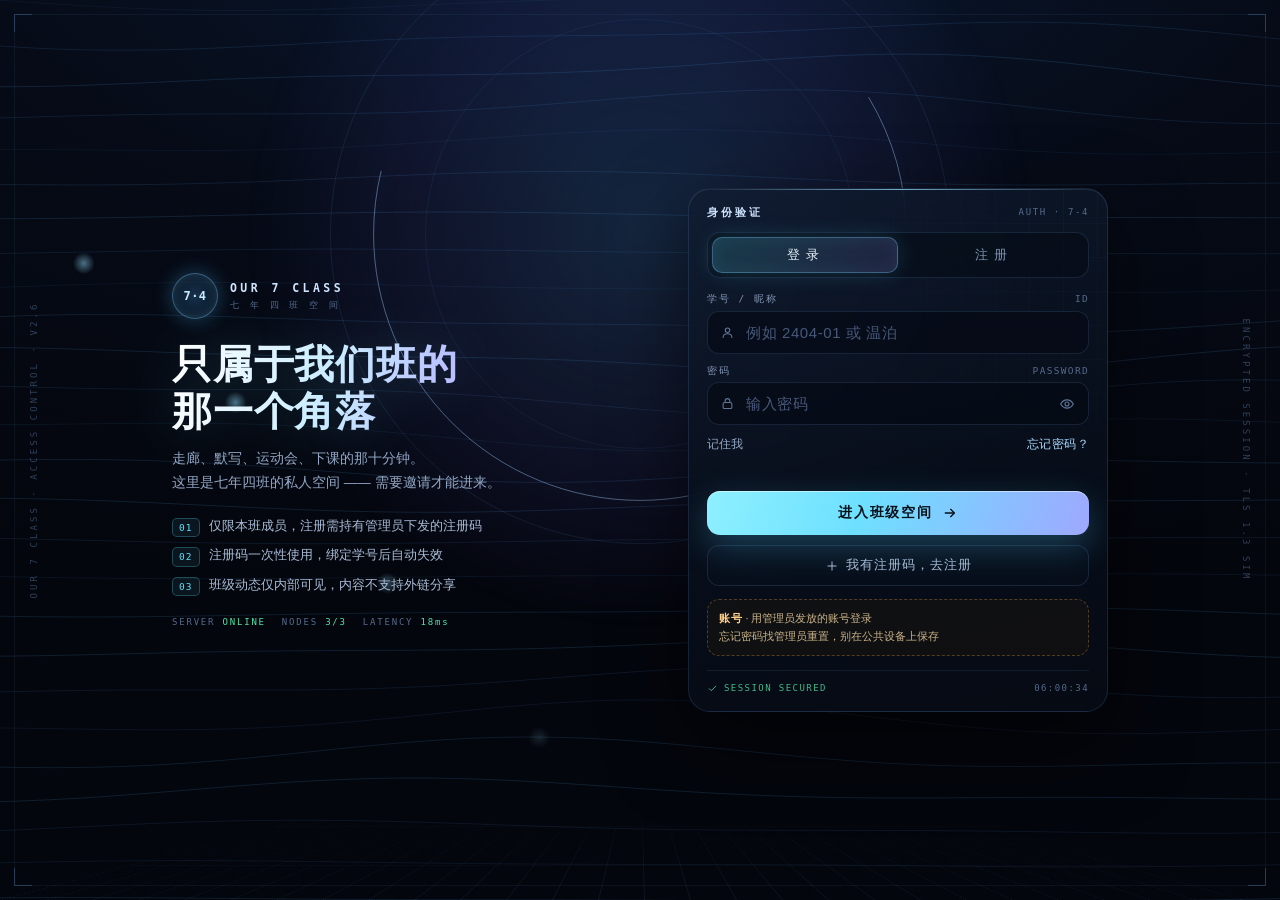
==== commit 37b383f6: "审核移入我的栏四个分支；报备默认匿名" ====
--- a/public/index.html
+++ b/public/index.html
@@ -305,7 +305,7 @@
   .btn{font-size:11.5px;padding:10px 4px}
 }
 </style>
-<link rel="stylesheet" href="manage.css?v=9">
+<link rel="stylesheet" href="manage.css?v=10">
 <link rel="stylesheet" href="upload.css?v=5">
 <link rel="stylesheet" href="report.css?v=3">
 <link rel="stylesheet" href="points.css?v=1">
@@ -769,10 +769,10 @@
   };
 })();
 </script>
-<script src="manage.js?v=20"></script>
+<script src="manage.js?v=21"></script>
 <script src="upload.js?v=16"></script>
-<script src="report.js?v=6"></script>
+<script src="report.js?v=7"></script>
 <script src="points.js?v=2"></script>
-<script src="tools.js?v=3"></script>
+<script src="tools.js?v=4"></script>
 </body>
 </html>
--- a/public/manage.css
+++ b/public/manage.css
@@ -182,3 +182,12 @@
 .m-act-row .inp input{flex:1;min-width:0;background:none;border:0;outline:none;
   color:#e7f0fd;font-size:13px;-webkit-appearance:none;appearance:none}
 .m-act-row .inp input::placeholder{color:#4e6483;font-size:12px}
+
+/* 我的 · 审核分支 */
+.ac-qgrid{display:grid;grid-template-columns:repeat(2,1fr);gap:8px;margin-top:8px}
+.ac-q{display:flex;align-items:center;justify-content:space-between;gap:8px;
+  padding:11px 12px;border-radius:12px;border:1px solid rgba(120,185,255,.16);
+  background:rgba(12,21,36,.62);color:#e7f0fd;font-size:13px;letter-spacing:.02em;text-align:left}
+.ac-q:active{transform:scale(.975)}
+.ac-q b{font:11px/1 ui-monospace,Menlo,monospace;color:#5f7397;min-width:14px;text-align:right}
+.ac-q b.hot{color:#5fe3ff}
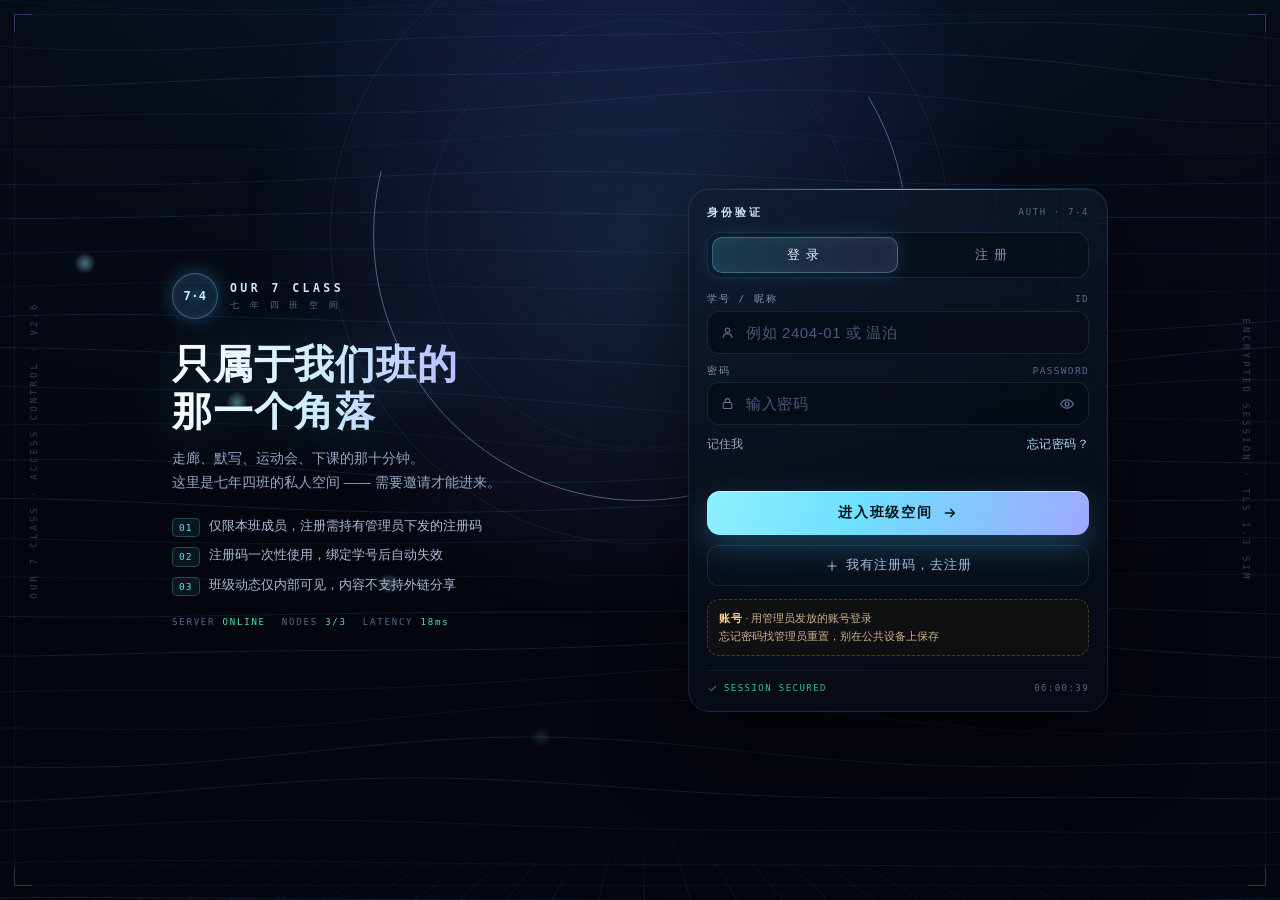
==== commit a777ac74: "只有举报可匿名，申请与报备强制实名" ====
--- a/public/index.html
+++ b/public/index.html
@@ -307,7 +307,7 @@
 </style>
 <link rel="stylesheet" href="manage.css?v=10">
 <link rel="stylesheet" href="upload.css?v=5">
-<link rel="stylesheet" href="report.css?v=3">
+<link rel="stylesheet" href="report.css?v=4">
 <link rel="stylesheet" href="points.css?v=1">
 <link rel="stylesheet" href="tools.css?v=2">
 </head>
@@ -771,8 +771,8 @@
 </script>
 <script src="manage.js?v=21"></script>
 <script src="upload.js?v=16"></script>
-<script src="report.js?v=7"></script>
+<script src="report.js?v=8"></script>
 <script src="points.js?v=2"></script>
-<script src="tools.js?v=4"></script>
+<script src="tools.js?v=5"></script>
 </body>
 </html>
--- a/public/report.css
+++ b/public/report.css
@@ -28,3 +28,7 @@
   background:#7c8ba6;transition:.2s}
 .tk-sw[aria-pressed="true"]{border-color:rgba(95,227,255,.5);background:rgba(95,227,255,.18)}
 .tk-sw[aria-pressed="true"] i{left:21px;background:#5fe3ff}
+.tk-real{display:flex;flex-direction:column;gap:3px;margin:12px 0 4px;padding:11px 12px;
+  border:1px solid rgba(120,185,255,.16);border-radius:12px;background:rgba(12,21,36,.5)}
+.tk-real b{font-size:13px;font-weight:500;color:#cfdcef;letter-spacing:.02em}
+.tk-real span{font-size:10.5px;color:#5f7291;line-height:1.5}
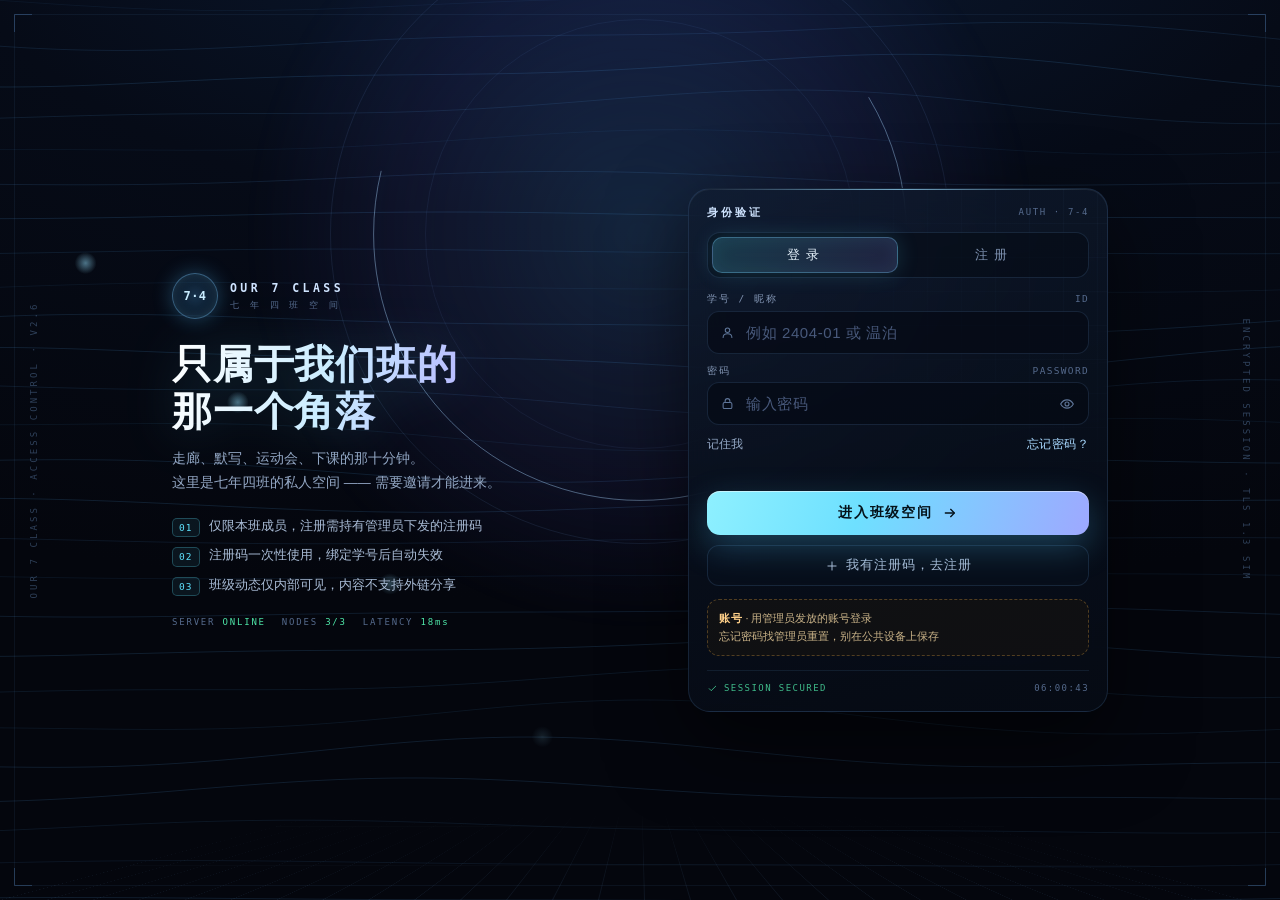
==== commit f6f4bc87: "新增意见申诉（可匿名）；寻人启事改为寻物启事" ====
--- a/public/index.html
+++ b/public/index.html
@@ -305,7 +305,7 @@
   .btn{font-size:11.5px;padding:10px 4px}
 }
 </style>
-<link rel="stylesheet" href="manage.css?v=10">
+<link rel="stylesheet" href="manage.css?v=11">
 <link rel="stylesheet" href="upload.css?v=5">
 <link rel="stylesheet" href="report.css?v=4">
 <link rel="stylesheet" href="points.css?v=1">
@@ -769,10 +769,10 @@
   };
 })();
 </script>
-<script src="manage.js?v=21"></script>
+<script src="manage.js?v=22"></script>
 <script src="upload.js?v=16"></script>
-<script src="report.js?v=8"></script>
+<script src="report.js?v=9"></script>
 <script src="points.js?v=2"></script>
-<script src="tools.js?v=5"></script>
+<script src="tools.js?v=6"></script>
 </body>
 </html>
--- a/public/manage.css
+++ b/public/manage.css
@@ -191,3 +191,4 @@
 .ac-q:active{transform:scale(.975)}
 .ac-q b{font:11px/1 ui-monospace,Menlo,monospace;color:#5f7397;min-width:14px;text-align:right}
 .ac-q b.hot{color:#5fe3ff}
+.ac-q.wide{grid-column:span 2}
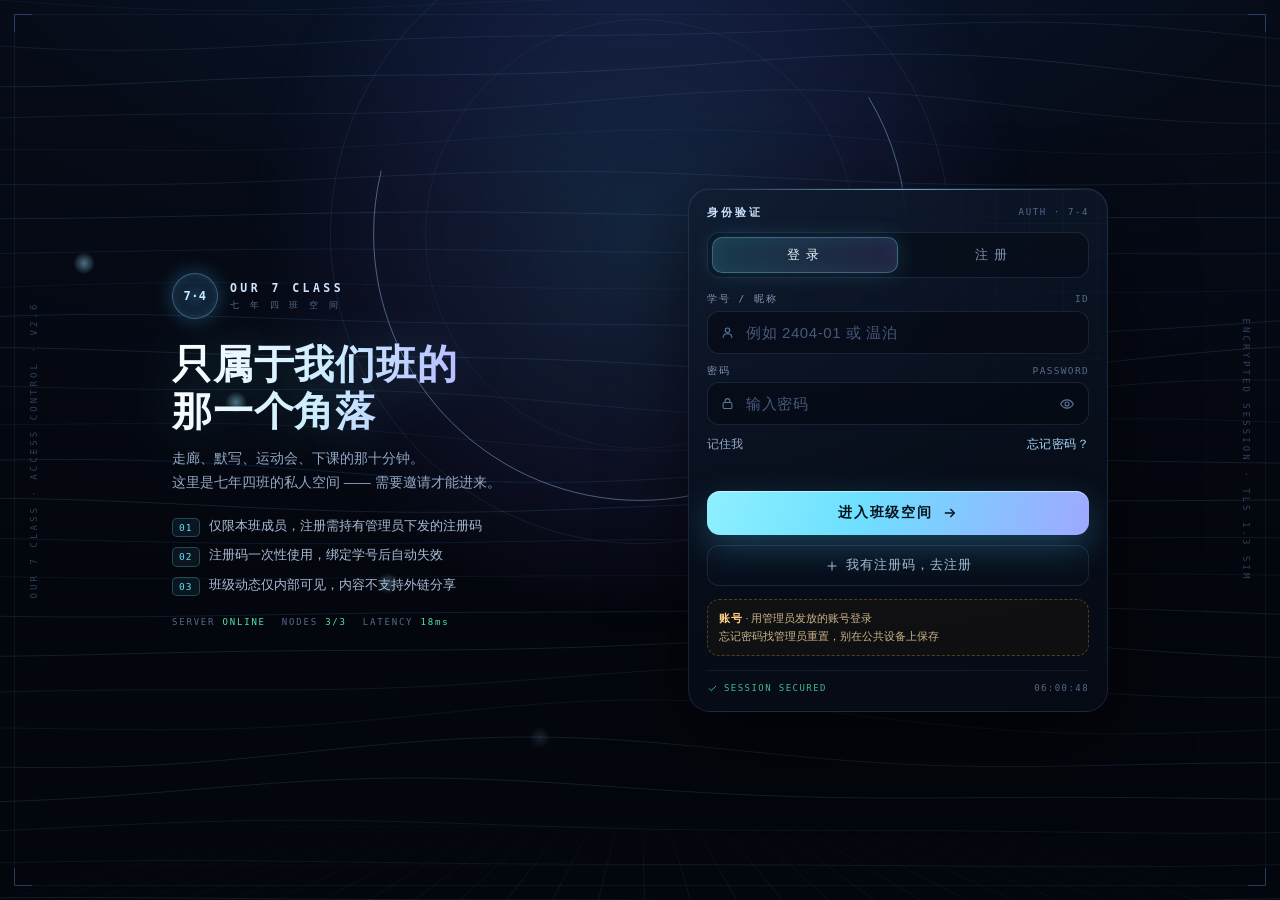
==== commit 88d8e785: "新增班级投票（郭老师/高管出题，全员投票）" ====
--- a/public/index.html
+++ b/public/index.html
@@ -309,6 +309,7 @@
 <link rel="stylesheet" href="upload.css?v=5">
 <link rel="stylesheet" href="report.css?v=4">
 <link rel="stylesheet" href="points.css?v=1">
+<link rel="stylesheet" href="polls.css?v=1">
 <link rel="stylesheet" href="tools.css?v=2">
 </head>
 <body>
@@ -449,6 +450,32 @@
   <div class="pv-foot" id="pvFoot"></div>
 </section>
 
+<section class="pview" id="pollsView" hidden>
+  <div class="pl-head">
+    <h2>班级投票</h2>
+    <span class="pl-mk" id="plMk">—</span>
+    <button class="pl-new" id="plNewBtn" hidden>＋ 发起投票</button>
+  </div>
+
+  <div class="pl-form" id="plForm" hidden>
+    <div class="fl">题目</div>
+    <input id="plFTitle" maxlength="40" placeholder="比如：这次春游去哪儿">
+    <div class="fl">说明 · 可选</div>
+    <textarea id="plFDesc" maxlength="200" rows="2" placeholder="补充一句背景，让大家知道为什么要投"></textarea>
+    <div class="fl">选项 · 2 到 6 个</div>
+    <div id="plFOpts"></div>
+    <button class="add" id="plFAdd">＋ 再加一个选项</button>
+    <div class="fl">多选</div>
+    <button class="tk-sw" id="plFMulti" aria-pressed="false"><i></i></button>
+    <div class="foot">
+      <button class="cancel" id="plFCancel">取消</button>
+      <button class="submit" id="plFSubmit">发 起 投 票</button>
+    </div>
+  </div>
+
+  <div id="plList"></div>
+</section>
+
 <!-- 底部导航 -->
 <nav class="tabbar">
   <div class="tabs">
@@ -459,6 +486,10 @@
     <button class="tab" data-tab="积分">
       <svg viewBox="0 0 24 24"><circle cx="12" cy="12" r="8"/><path d="M12 8.2l1.3 2.6 2.9.4-2.1 2 .5 2.9-2.6-1.4-2.6 1.4.5-2.9-2.1-2 2.9-.4z"/></svg>
       积分
+    </button>
+    <button class="tab" data-tab="投票">
+      <svg viewBox="0 0 24 24"><path d="M6 4.5h12v15H6z"/><path d="M9.2 9.4l1.8 1.8 3.6-3.6"/><path d="M9.2 15h5.6"/></svg>
+      投票
     </button>
     <button class="tab" data-tab="我的">
       <svg viewBox="0 0 24 24"><circle cx="12" cy="8.4" r="3.6"/><path d="M5 20c0-3.6 3.1-6 7-6s7 2.4 7 6"/></svg>
@@ -588,13 +619,20 @@
       var name = tab.dataset.tab;
       if(name === '我的'){
         if(window.C74Points) window.C74Points.close();
+        if(window.C74Polls) window.C74Polls.close();
         if(window.C74Account) window.C74Account.open();
         else toast('账户面板还没准备好');
       } else if(name === '积分'){
+        if(window.C74Polls) window.C74Polls.close();
         if(window.C74Points) window.C74Points.open();
         else toast('积分页还没准备好');
+      } else if(name === '投票'){
+        if(window.C74Points) window.C74Points.close();
+        if(window.C74Polls) window.C74Polls.open();
+        else toast('投票页还没准备好');
       } else {
         if(window.C74Points) window.C74Points.close();
+        if(window.C74Polls) window.C74Polls.close();
         window.scrollTo({ top: 0, behavior: 'smooth' });
       }
     });
@@ -773,6 +811,7 @@
 <script src="upload.js?v=16"></script>
 <script src="report.js?v=9"></script>
 <script src="points.js?v=2"></script>
+<script src="polls.js?v=1"></script>
 <script src="tools.js?v=6"></script>
 </body>
 </html>
--- a/public/polls.css
+++ b/public/polls.css
@@ -0,0 +1,72 @@
+/* ---------- 班级投票 ---------- */
+.pl-head{display:flex;align-items:center;justify-content:space-between;gap:10px;padding:2px 2px 14px}
+.pl-head h2{margin:0;font-size:20px;font-weight:650;letter-spacing:.06em}
+.pl-mk{font-size:11px;letter-spacing:.14em;color:var(--dim-2)}
+.pl-new{font-size:12px;color:var(--cyan);border:1px solid rgba(95,227,255,.34);
+  background:rgba(95,227,255,.09);border-radius:11px;padding:7px 13px;letter-spacing:.06em}
+.pl-new:active{transform:scale(.96)}
+
+/* 卡片 */
+.pl-card{border:1px solid var(--line);border-radius:16px;padding:14px 14px 12px;margin-bottom:12px;
+  background:linear-gradient(165deg,rgba(95,227,255,.055),rgba(160,140,255,.04) 55%,transparent)}
+.pl-card.closed{opacity:.86;background:none}
+.pl-top{display:flex;align-items:flex-start;gap:8px}
+.pl-title{font-size:15px;font-weight:600;line-height:1.45;color:#eaf2ff;flex:1;word-break:break-word}
+.pl-tag{flex:none;font-size:10px;letter-spacing:.1em;padding:3px 7px;border-radius:7px;
+  color:var(--dim-2);border:1px solid var(--line)}
+.pl-tag.open{color:var(--cyan);border-color:rgba(95,227,255,.3);background:rgba(95,227,255,.07)}
+.pl-desc{font-size:12px;line-height:1.65;color:#9fb2cc;margin-top:6px;white-space:pre-wrap;word-break:break-word}
+.pl-meta{font-size:10.5px;color:var(--dim-2);letter-spacing:.04em;margin-top:8px}
+
+/* 选项 */
+.pl-opts{margin-top:11px;display:flex;flex-direction:column;gap:8px}
+.pl-opt{position:relative;border:1px solid var(--line);border-radius:12px;
+  padding:10px 12px;overflow:hidden;text-align:left;width:100%;background:rgba(255,255,255,.015)}
+.pl-opt .bar{position:absolute;left:0;top:0;bottom:0;width:0;
+  background:linear-gradient(90deg,rgba(95,227,255,.20),rgba(160,140,255,.16));
+  transition:width .45s cubic-bezier(.2,.8,.3,1)}
+.pl-opt .row{position:relative;display:flex;align-items:center;gap:8px}
+.pl-opt .lb{font-size:13px;color:#dce8fa;flex:1;word-break:break-word;line-height:1.4}
+.pl-opt .pc{font-size:11px;color:#8fa5c0;letter-spacing:.04em}
+.pl-opt.mine{border-color:rgba(95,227,255,.42)}
+.pl-opt.mine .lb{color:#eafaff}
+.pl-opt .mk{position:relative;flex:none;width:13px;height:13px;border-radius:50%;
+  border:1.5px solid rgba(255,255,255,.24)}
+.pl-opt.multi .mk{border-radius:4px}
+.pl-opt.mine .mk{border-color:var(--cyan);background:var(--cyan);box-shadow:0 0 0 3px rgba(95,227,255,.14)}
+.pl-opt.pickable:active{transform:scale(.985)}
+.pl-opt[disabled]{opacity:1;cursor:default}
+
+/* 底部操作 */
+.pl-acts{display:flex;gap:8px;margin-top:11px;flex-wrap:wrap}
+.pl-btn{font-size:11.5px;padding:7px 12px;border-radius:10px;letter-spacing:.06em;
+  border:1px solid var(--line);color:#a9bdd6;background:rgba(255,255,255,.03)}
+.pl-btn:active{transform:scale(.96)}
+.pl-btn.ok{color:var(--cyan);border-color:rgba(95,227,255,.35);background:rgba(95,227,255,.09)}
+.pl-btn.danger{color:#ff9a9a;border-color:rgba(255,120,120,.28);background:rgba(255,120,120,.07)}
+
+/* 空态 */
+.pl-empty{border:1px dashed var(--line);border-radius:16px;padding:34px 18px;text-align:center;
+  color:var(--dim-2);font-size:12.5px;line-height:1.9}
+
+/* 发起表单 */
+.pl-form{border:1px solid rgba(95,227,255,.24);border-radius:16px;padding:14px;margin-bottom:14px;
+  background:linear-gradient(165deg,rgba(95,227,255,.075),transparent)}
+.pl-form[hidden]{display:none}
+.pl-form .fl{font-size:10.5px;letter-spacing:.16em;color:var(--dim-2);margin:12px 0 6px}
+.pl-form .fl:first-child{margin-top:0}
+.pl-form input,.pl-form textarea{width:100%;box-sizing:border-box;padding:10px 12px;font-size:13.5px;
+  color:#e8f1ff;background:rgba(255,255,255,.045);border:1px solid var(--line);border-radius:11px;
+  font-family:inherit;outline:none;resize:vertical}
+.pl-form input:focus,.pl-form textarea:focus{border-color:rgba(95,227,255,.45);background:rgba(95,227,255,.06)}
+.pl-form .opt-row{display:flex;gap:8px;margin-bottom:7px}
+.pl-form .opt-row input{flex:1}
+.pl-form .del{flex:none;width:34px;border-radius:11px;border:1px solid var(--line);
+  background:rgba(255,255,255,.03);color:#8ba0bb;font-size:15px}
+.pl-form .add{font-size:11.5px;color:var(--violet);padding:5px 2px;letter-spacing:.06em}
+.pl-form .foot{display:flex;gap:8px;margin-top:14px}
+.pl-form .foot button{flex:1;padding:11px;border-radius:11px;font-size:13px;letter-spacing:.08em}
+.pl-form .cancel{border:1px solid var(--line);color:#9fb2cc;background:none}
+.pl-form .submit{border:none;color:#04121c;font-weight:600;
+  background:linear-gradient(120deg,#5fe3ff,#a08cff)}
+.pl-form .submit[disabled]{opacity:.5}
--- a/public/tools.css
+++ b/public/tools.css
@@ -32,3 +32,5 @@
 /* 待处理（只有有权限的账号看得到） */
 .tl-item.queue .tl-ic{border-color:rgba(255,182,72,.32);background:rgba(255,182,72,.1)}
 .tl-item.queue .tl-ic svg{stroke:#ffb648}
+.tl-item.go .tl-ic{border-color:rgba(95,227,255,.34);background:rgba(95,227,255,.1)}
+.tl-item.go .tl-ic svg{stroke:var(--cyan)}
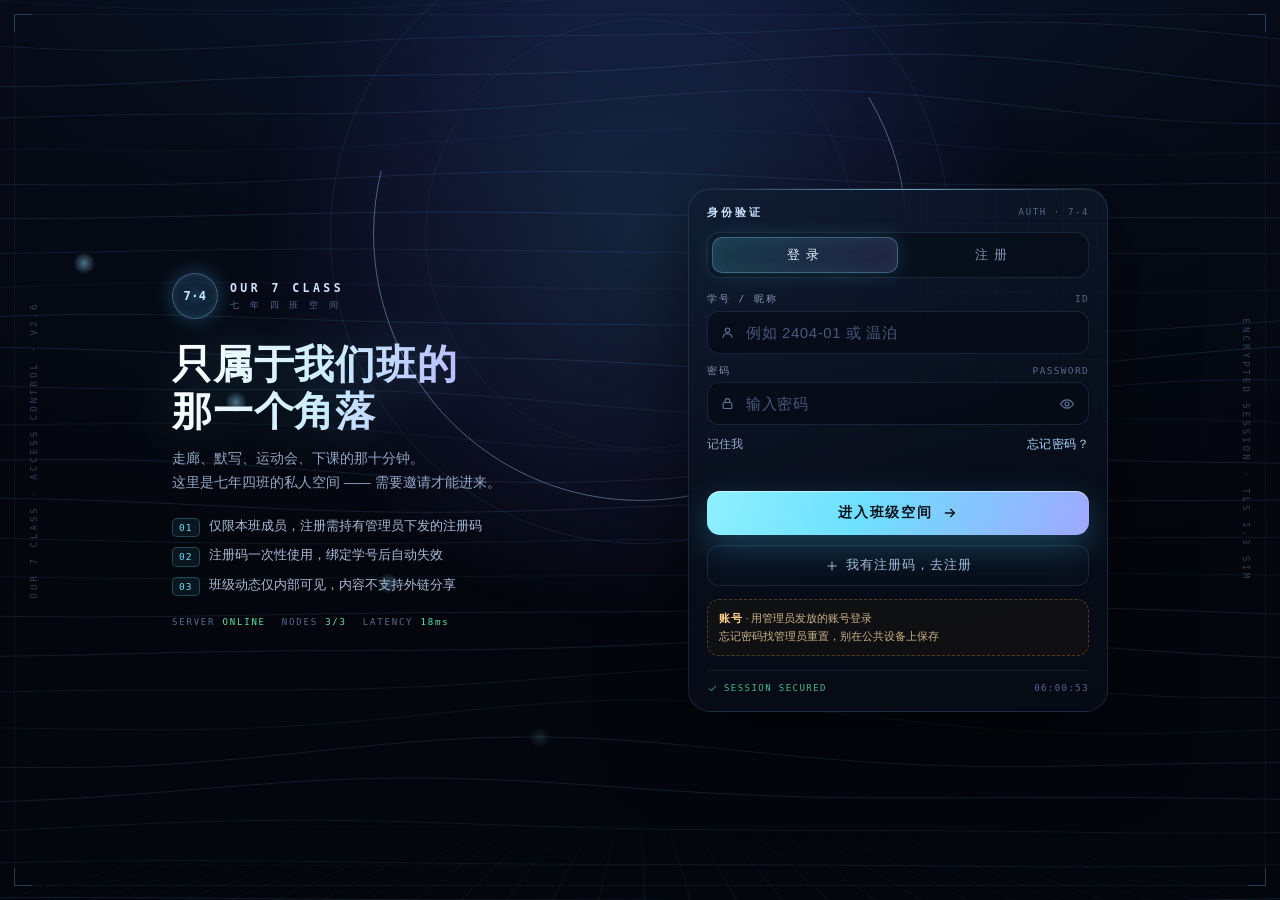
==== commit 843d9dbc: "投票移入小工具面板，去掉底部标签" ====
--- a/public/index.html
+++ b/public/index.html
@@ -309,7 +309,7 @@
 <link rel="stylesheet" href="upload.css?v=5">
 <link rel="stylesheet" href="report.css?v=4">
 <link rel="stylesheet" href="points.css?v=1">
-<link rel="stylesheet" href="polls.css?v=1">
+<link rel="stylesheet" href="polls.css?v=2">
 <link rel="stylesheet" href="tools.css?v=2">
 </head>
 <body>
@@ -452,6 +452,7 @@
 
 <section class="pview" id="pollsView" hidden>
   <div class="pl-head">
+    <button class="pl-back" id="plBack" aria-label="返回">‹</button>
     <h2>班级投票</h2>
     <span class="pl-mk" id="plMk">—</span>
     <button class="pl-new" id="plNewBtn" hidden>＋ 发起投票</button>
@@ -486,10 +487,6 @@
     <button class="tab" data-tab="积分">
       <svg viewBox="0 0 24 24"><circle cx="12" cy="12" r="8"/><path d="M12 8.2l1.3 2.6 2.9.4-2.1 2 .5 2.9-2.6-1.4-2.6 1.4.5-2.9-2.1-2 2.9-.4z"/></svg>
       积分
-    </button>
-    <button class="tab" data-tab="投票">
-      <svg viewBox="0 0 24 24"><path d="M6 4.5h12v15H6z"/><path d="M9.2 9.4l1.8 1.8 3.6-3.6"/><path d="M9.2 15h5.6"/></svg>
-      投票
     </button>
     <button class="tab" data-tab="我的">
       <svg viewBox="0 0 24 24"><circle cx="12" cy="8.4" r="3.6"/><path d="M5 20c0-3.6 3.1-6 7-6s7 2.4 7 6"/></svg>
@@ -626,10 +623,6 @@
         if(window.C74Polls) window.C74Polls.close();
         if(window.C74Points) window.C74Points.open();
         else toast('积分页还没准备好');
-      } else if(name === '投票'){
-        if(window.C74Points) window.C74Points.close();
-        if(window.C74Polls) window.C74Polls.open();
-        else toast('投票页还没准备好');
       } else {
         if(window.C74Points) window.C74Points.close();
         if(window.C74Polls) window.C74Polls.close();
@@ -811,7 +804,7 @@
 <script src="upload.js?v=16"></script>
 <script src="report.js?v=9"></script>
 <script src="points.js?v=2"></script>
-<script src="polls.js?v=1"></script>
-<script src="tools.js?v=6"></script>
+<script src="polls.js?v=2"></script>
+<script src="tools.js?v=7"></script>
 </body>
 </html>
--- a/public/polls.css
+++ b/public/polls.css
@@ -70,3 +70,9 @@
 .pl-form .submit{border:none;color:#04121c;font-weight:600;
   background:linear-gradient(120deg,#5fe3ff,#a08cff)}
 .pl-form .submit[disabled]{opacity:.5}
+.pl-head{position:relative}
+.pl-back{flex:none;width:30px;height:30px;margin-right:2px;border-radius:10px;
+  border:1px solid var(--line);background:rgba(255,255,255,.03);color:#9fb2cc;
+  font-size:19px;line-height:1;display:flex;align-items:center;justify-content:center;padding-bottom:2px}
+.pl-back:active{transform:scale(.94)}
+.pl-head h2{flex:1}
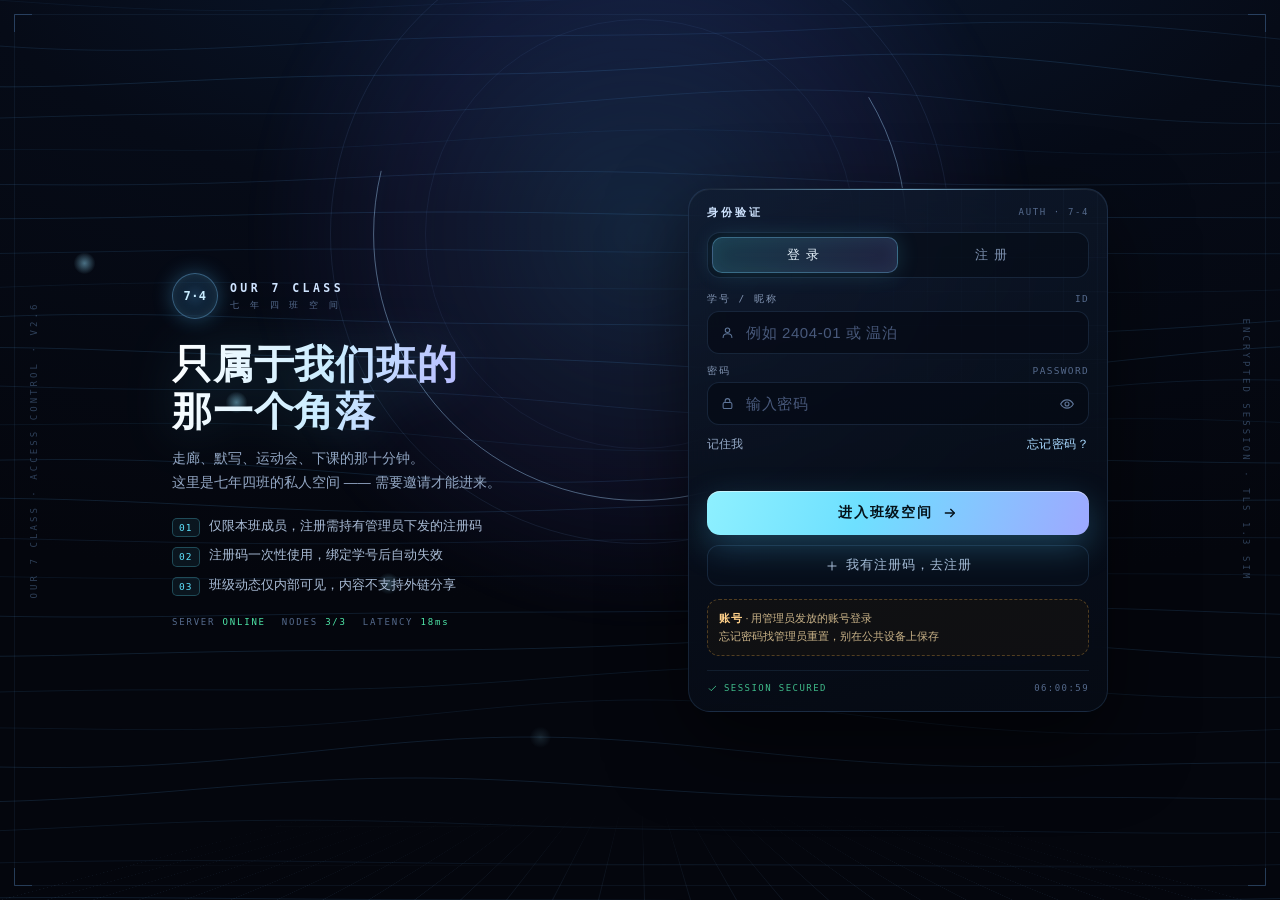
==== commit c50d5973: "投票表单多选排版；小工具约定注释" ====
--- a/public/index.html
+++ b/public/index.html
@@ -309,7 +309,7 @@
 <link rel="stylesheet" href="upload.css?v=5">
 <link rel="stylesheet" href="report.css?v=4">
 <link rel="stylesheet" href="points.css?v=1">
-<link rel="stylesheet" href="polls.css?v=2">
+<link rel="stylesheet" href="polls.css?v=3">
 <link rel="stylesheet" href="tools.css?v=2">
 </head>
 <body>
@@ -466,8 +466,9 @@
     <div class="fl">选项 · 2 到 6 个</div>
     <div id="plFOpts"></div>
     <button class="add" id="plFAdd">＋ 再加一个选项</button>
-    <div class="fl">多选</div>
-    <button class="tk-sw" id="plFMulti" aria-pressed="false"><i></i></button>
+    <div class="multi-row"><span>允许多选</span>
+      <button class="tk-sw" id="plFMulti" aria-pressed="false"><i></i></button>
+    </div>
     <div class="foot">
       <button class="cancel" id="plFCancel">取消</button>
       <button class="submit" id="plFSubmit">发 起 投 票</button>
@@ -804,7 +805,7 @@
 <script src="upload.js?v=16"></script>
 <script src="report.js?v=9"></script>
 <script src="points.js?v=2"></script>
-<script src="polls.js?v=2"></script>
+<script src="polls.js?v=3"></script>
 <script src="tools.js?v=7"></script>
 </body>
 </html>
--- a/public/polls.css
+++ b/public/polls.css
@@ -76,3 +76,11 @@
   font-size:19px;line-height:1;display:flex;align-items:center;justify-content:center;padding-bottom:2px}
 .pl-back:active{transform:scale(.94)}
 .pl-head h2{flex:1}
+.pl-form .multi-row{display:flex;align-items:center;justify-content:space-between;
+  margin-top:10px;padding:9px 12px;border:1px solid var(--line);border-radius:12px;
+  background:rgba(255,255,255,.03)}
+.pl-form .multi-row span{font-size:12.5px;color:#c3d3e8}
+.pl-form .tk-sw{width:46px;height:27px;border-radius:14px}
+.pl-form .tk-sw i{width:21px;height:21px}
+.pl-form .tk-sw[aria-pressed="true"] i{left:23px}
+.pl-form .tk-sw[aria-pressed="false"] i{left:2px}
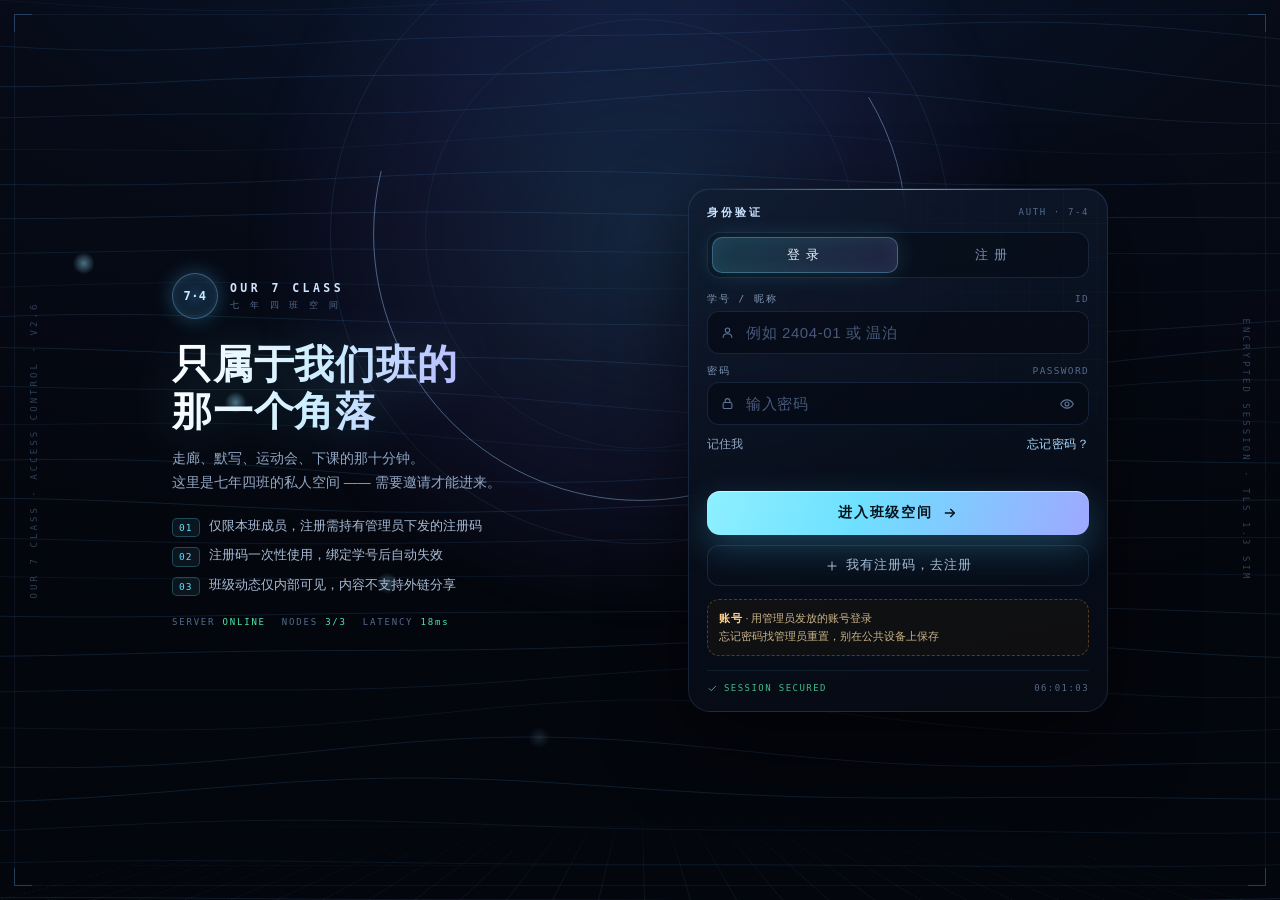
==== commit 55f50ece: "投票多选开关去掉过渡，避免渲染停住" ====
--- a/public/index.html
+++ b/public/index.html
@@ -309,7 +309,7 @@
 <link rel="stylesheet" href="upload.css?v=5">
 <link rel="stylesheet" href="report.css?v=4">
 <link rel="stylesheet" href="points.css?v=1">
-<link rel="stylesheet" href="polls.css?v=3">
+<link rel="stylesheet" href="polls.css?v=4">
 <link rel="stylesheet" href="tools.css?v=2">
 </head>
 <body>
--- a/public/polls.css
+++ b/public/polls.css
@@ -84,3 +84,4 @@
 .pl-form .tk-sw i{width:21px;height:21px}
 .pl-form .tk-sw[aria-pressed="true"] i{left:23px}
 .pl-form .tk-sw[aria-pressed="false"] i{left:2px}
+.pl-form .tk-sw,.pl-form .tk-sw i{transition:none !important}
